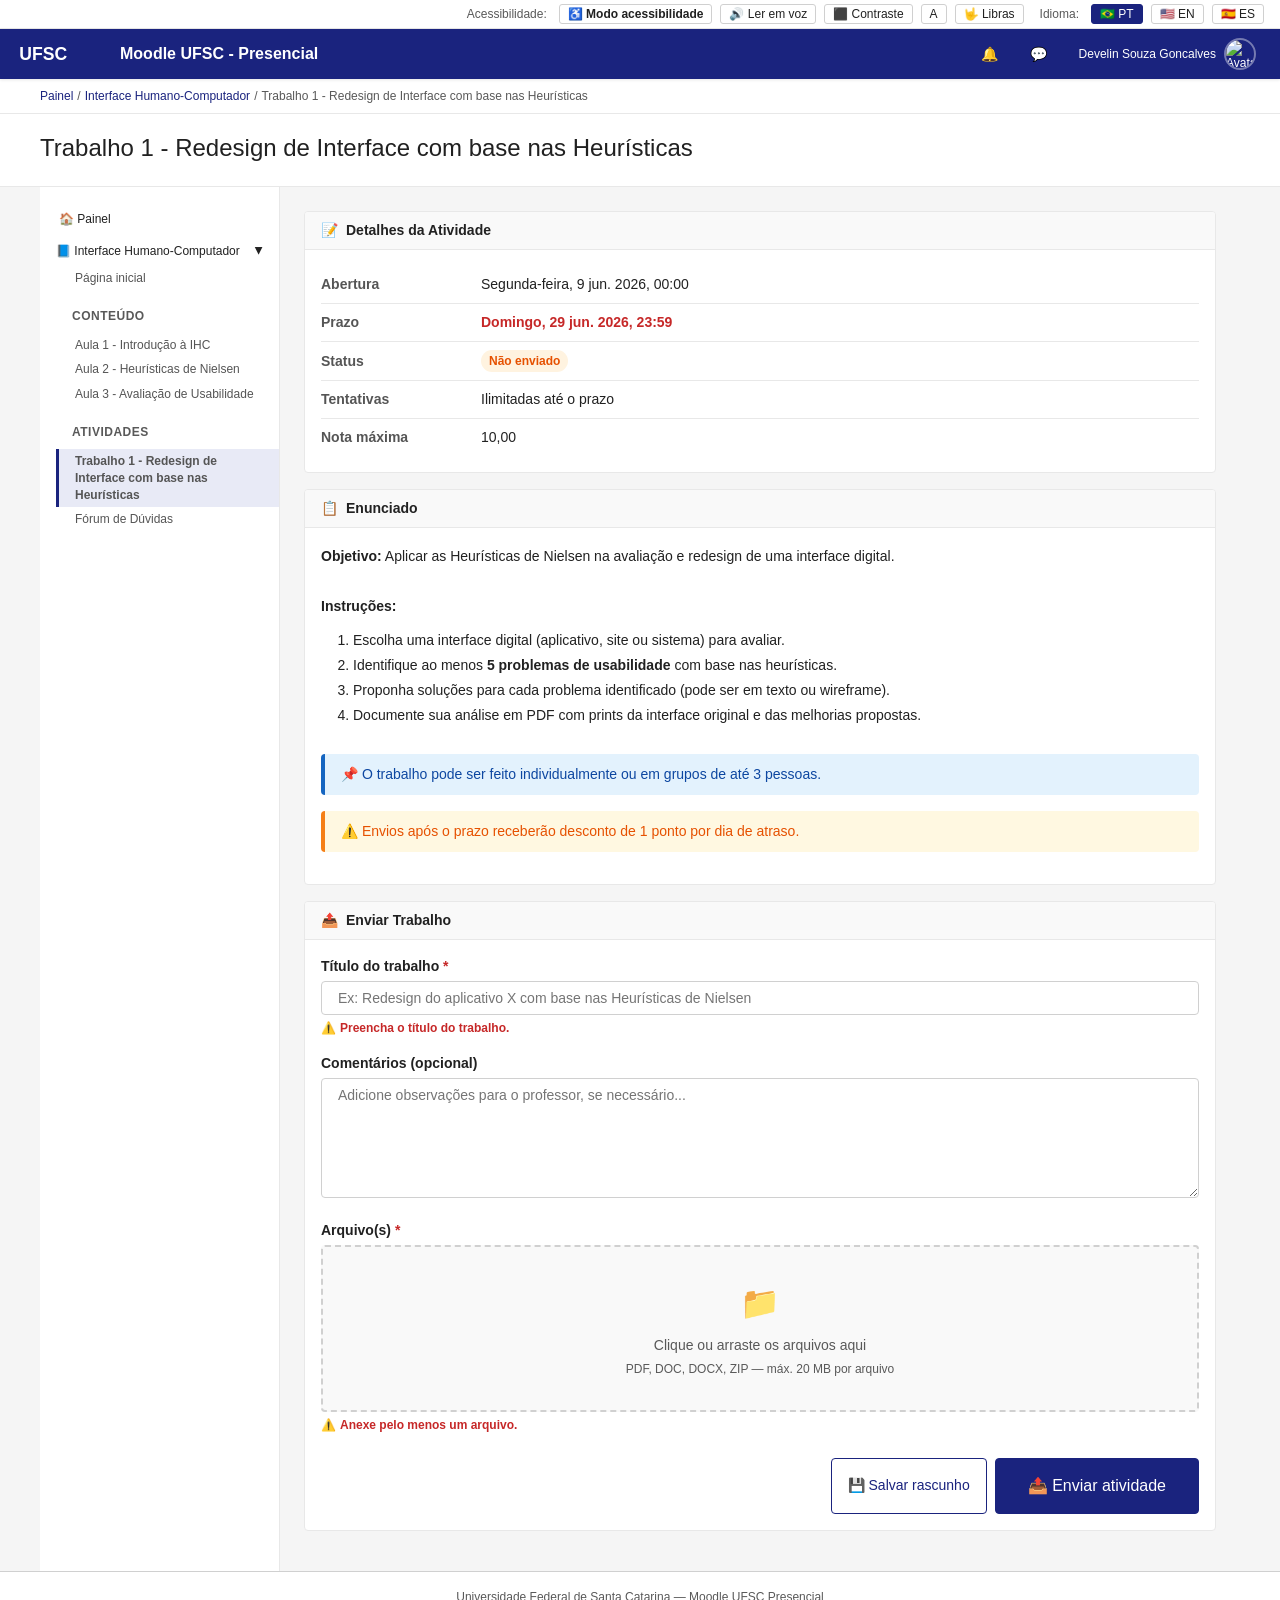
==== atividade.html @ 87f1b854 "Initial Commit" ====
<!DOCTYPE html>
<html lang="pt-BR" data-i18n-title="page.title.activity">
<head>
  <meta charset="UTF-8">
  <meta name="viewport" content="width=device-width, initial-scale=1.0">
  <title>Trabalho 1 - Redesign - Moodle UFSC</title>
  <link rel="stylesheet" href="css/base.css">
  <link rel="stylesheet" href="css/layout.css">
  <link rel="stylesheet" href="css/components.css">
</head>
<body>

  <a class="skip-link" href="#main-content" data-i18n="skip.link">Ir para o conteúdo principal</a>

  <!-- Barra de acessibilidade -->
  <div class="a11y-bar" role="toolbar" data-i18n-aria="a11y.toolbar" aria-label="Opções de acessibilidade">
    <span class="a11y-bar__label" data-i18n="a11y.label">Acessibilidade:</span>
    <button class="a11y-btn" id="btn-contrast" title="Alternar alto contraste">⬛ <span data-i18n="a11y.contrast">Contraste</span></button>
    <button class="a11y-btn" id="btn-font-size" title="Aumentar tamanho da fonte">A</button>
    <button class="a11y-btn" id="btn-libras" title="Ativar intérprete de Libras">🤟 <span data-i18n="a11y.libras">Libras</span></button>
    <span class="a11y-bar__label" style="margin-left:var(--space-sm);" data-i18n="a11y.language">Idioma:</span>
    <button class="a11y-btn lang-option" data-lang="pt-BR" aria-pressed="true"  title="Português (Brasil)">🇧🇷 PT</button>
    <button class="a11y-btn lang-option" data-lang="en-US" aria-pressed="false" title="English (US)">🇺🇸 EN</button>
    <button class="a11y-btn lang-option" data-lang="es"    aria-pressed="false" title="Español">🇪🇸 ES</button>
  </div>

  <!-- Topbar -->
  <header class="topbar" role="banner">
    <a class="topbar__logo-wrap" href="index.html" aria-label="Moodle UFSC">
      <svg class="topbar__logo-img" viewBox="0 0 120 40" fill="none" xmlns="http://www.w3.org/2000/svg" aria-hidden="true">
        <text x="4" y="28" font-family="Arial" font-size="22" font-weight="bold" fill="white">UFSC</text>
      </svg>
      <span class="topbar__site-name" data-i18n="site.name">Moodle UFSC - Presencial</span>
    </a>
    <div class="topbar__spacer"></div>
    <nav class="topbar__actions" data-i18n-aria="nav.user.actions" aria-label="Ações do usuário">
      <button class="topbar__icon-btn" id="btn-notifications" data-i18n-aria="nav.notifications" aria-label="Notificações">🔔</button>
      <button class="topbar__icon-btn" id="btn-messages" data-i18n-aria="nav.messages" aria-label="Mensagens">💬</button>
      <button class="topbar__user" id="btn-profile" data-i18n-aria="nav.profile" aria-label="Perfil">
        <span>Develin Souza Goncalves</span>
        <img class="topbar__avatar" src="https://ui-avatars.com/api/?name=Develin+Souza&background=3949ab&color=fff&size=64" alt="Avatar de Develin">
      </button>
    </nav>
  </header>

  <!-- Breadcrumb -->
  <nav class="breadcrumb-bar" data-i18n-aria="nav.breadcrumb" aria-label="Localização na página">
    <ol class="breadcrumb">
      <li><a href="dashboard.html" data-i18n="nav.panel">Painel</a></li>
      <li class="breadcrumb__sep" aria-hidden="true">/</li>
      <li><a href="curso.html" data-i18n="course.welcome.name">Interface Humano-Computador</a></li>
      <li class="breadcrumb__sep" aria-hidden="true">/</li>
      <li aria-current="page" data-i18n="activity.title">Trabalho 1 - Redesign de Interface</li>
    </ol>
  </nav>

  <!-- Cabeçalho -->
  <div class="page-header" role="region" aria-label="Título da atividade">
    <div class="page-header__inner">
      <h1 class="page-header__title" data-i18n="activity.title">Trabalho 1 - Redesign de Interface com base nas Heurísticas</h1>
    </div>
  </div>

  <div class="page-body">

    <!-- Sidebar -->
    <aside class="sidebar" data-i18n-aria="nav.course.nav" aria-label="Navegação do curso">
      <nav class="sidebar__nav">
        <a href="dashboard.html" class="sidebar__nav-item">🏠 <span data-i18n="nav.panel">Painel</span></a>

        <button class="sidebar__tree-toggle open" data-target="tree-course" aria-expanded="true">
          <span>📘 <span data-i18n="course.welcome.name">Interface Humano-Computador</span></span>
          <span class="arrow" aria-hidden="true">▶</span>
        </button>
        <div class="sidebar__subtree open" id="tree-course">
          <a href="curso.html" class="sidebar__nav-item" data-i18n="course.sidebar.home">Página inicial</a>

          <div class="sidebar__section-title" data-i18n="nav.content">Conteúdo</div>
          <a href="conteudo.html" class="sidebar__nav-item" data-i18n="course.section.lesson1">Aula 1 - Introdução à IHC</a>
          <span class="sidebar__nav-item is-static" data-i18n="course.section.lesson2">Aula 2 - Heurísticas de Nielsen</span>
          <span class="sidebar__nav-item is-static" data-i18n="course.section.lesson3">Aula 3 - Avaliação de Usabilidade</span>

          <div class="sidebar__section-title" data-i18n="nav.activities">Atividades</div>
          <a href="atividade.html" class="sidebar__nav-item sidebar__nav-item--active" data-i18n="course.item.work1">Trabalho 1 - Redesign</a>
          <span class="sidebar__nav-item is-static" data-i18n="nav.forum">Fórum de Dúvidas</span>
        </div>
      </nav>
    </aside>

    <!-- Conteúdo principal -->
    <main id="main-content" class="main-content">

      <!-- Detalhes -->
      <div class="card" role="region" data-i18n-aria="activity.details">
        <div class="card__header">📝 <span data-i18n="activity.details">Detalhes da Atividade</span></div>
        <div class="card__body">
          <table style="width:100%; border-collapse:collapse; font-size:var(--font-size-base);">
            <tbody>
              <tr style="border-bottom:1px solid var(--color-border-light);">
                <th style="text-align:left; padding:var(--space-sm) var(--space-md) var(--space-sm) 0; color:var(--color-text-secondary); font-weight:600; width:160px;" scope="row" data-i18n="activity.open">Abertura</th>
                <td style="padding:var(--space-sm) 0;" data-i18n="activity.open.value">Segunda-feira, 9 jun. 2026, 00:00</td>
              </tr>
              <tr style="border-bottom:1px solid var(--color-border-light);">
                <th style="text-align:left; padding:var(--space-sm) var(--space-md) var(--space-sm) 0; color:var(--color-text-secondary); font-weight:600;" scope="row" data-i18n="activity.deadline">Prazo</th>
                <td style="padding:var(--space-sm) 0;"><strong style="color:var(--color-accent);" data-i18n="activity.deadline.value">Domingo, 29 jun. 2026, 23:59</strong></td>
              </tr>
              <tr style="border-bottom:1px solid var(--color-border-light);">
                <th style="text-align:left; padding:var(--space-sm) var(--space-md) var(--space-sm) 0; color:var(--color-text-secondary); font-weight:600;" scope="row" data-i18n="activity.status">Status</th>
                <td style="padding:var(--space-sm) 0;"><span class="badge badge--pending" data-i18n="activity.status.notsubmitted">Não enviado</span></td>
              </tr>
              <tr style="border-bottom:1px solid var(--color-border-light);">
                <th style="text-align:left; padding:var(--space-sm) var(--space-md) var(--space-sm) 0; color:var(--color-text-secondary); font-weight:600;" scope="row" data-i18n="activity.attempts">Tentativas</th>
                <td style="padding:var(--space-sm) 0;" data-i18n="activity.attempts.value">Ilimitadas até o prazo</td>
              </tr>
              <tr>
                <th style="text-align:left; padding:var(--space-sm) var(--space-md) var(--space-sm) 0; color:var(--color-text-secondary); font-weight:600;" scope="row" data-i18n="activity.maxgrade">Nota máxima</th>
                <td style="padding:var(--space-sm) 0;">10,00</td>
              </tr>
            </tbody>
          </table>
        </div>
      </div>

      <!-- Enunciado -->
      <div class="card" role="region" data-i18n-aria="activity.statement">
        <div class="card__header">📋 <span data-i18n="activity.statement">Enunciado</span></div>
        <div class="card__body" style="line-height:1.8;">
          <p><strong data-i18n="activity.objective">Objetivo:</strong> <span data-i18n="activity.objective.value">Aplicar as Heurísticas de Nielsen na avaliação e redesign de uma interface digital.</span></p>
          <br>
          <p><strong data-i18n="activity.instructions">Instruções:</strong></p>
          <ol style="list-style:decimal; padding-left:var(--space-xl); margin-top:var(--space-sm);">
            <li data-i18n="activity.step1">Escolha uma interface digital (aplicativo, site ou sistema) para avaliar.</li>
            <li data-i18n="activity.step2">Identifique ao menos <strong>5 problemas de usabilidade</strong> com base nas heurísticas.</li>
            <li data-i18n="activity.step3">Proponha soluções para cada problema identificado (pode ser em texto ou wireframe).</li>
            <li data-i18n="activity.step4">Documente sua análise em PDF com prints da interface original e das melhorias propostas.</li>
          </ol>
          <br>
          <div class="alert alert--info" data-i18n="activity.info.group">📌 O trabalho pode ser feito individualmente ou em grupos de até 3 pessoas.</div>
          <div class="alert alert--warning" style="margin-top:var(--space-sm);" data-i18n="activity.warn.late">⚠️ Envios após o prazo receberão desconto de 1 ponto por dia de atraso.</div>
        </div>
      </div>

      <!-- Formulário de envio -->
      <div class="card" id="submission-form" role="region" data-i18n-aria="activity.form.title">
        <div class="card__header">📤 <span data-i18n="activity.form.title">Enviar Trabalho</span></div>
        <div class="card__body">
          <form id="form-atividade" novalidate>

            <div class="form-group">
              <label for="submission-title">
                <span data-i18n="activity.form.label.title">Título do trabalho</span>
                <span aria-label="obrigatório" style="color:var(--color-accent);"> *</span>
              </label>
              <input type="text" id="submission-title" name="title"
                data-i18n-placeholder="activity.form.placeholder.title"
                placeholder="Ex: Redesign do aplicativo X com base nas Heurísticas de Nielsen" required
                aria-describedby="submission-title-error">
              <p class="field-error" id="submission-title-error" role="alert" hidden>
                <span aria-hidden="true">⚠️</span>
                <span class="field-error__text" data-i18n="activity.toast.notitle">Preencha o título do trabalho.</span>
              </p>
            </div>

            <div class="form-group">
              <label for="submission-notes" data-i18n="activity.form.label.notes">Comentários (opcional)</label>
              <textarea id="submission-notes" name="notes"
                data-i18n-placeholder="activity.form.placeholder.notes"
                placeholder="Adicione observações para o professor, se necessário..."></textarea>
            </div>

            <div class="form-group">
              <label>
                <span data-i18n="activity.form.label.files">Arquivo(s)</span>
                <span aria-label="obrigatório" style="color:var(--color-accent);"> *</span>
              </label>
              <div class="file-drop" role="button" tabindex="0" aria-label="Área de upload" aria-describedby="file-error">
                <div class="file-drop__icon" aria-hidden="true">📁</div>
                <p class="file-drop__text" data-i18n="activity.form.drop">Clique ou arraste os arquivos aqui</p>
                <p class="file-drop__hint" data-i18n="activity.form.drop.hint">PDF, DOC, DOCX, ZIP — máx. 20 MB por arquivo</p>
              </div>
              <input type="file" id="file-input" accept=".pdf,.doc,.docx,.zip" multiple style="display:none;">
              <div class="file-list" id="file-list" hidden></div>
              <p class="field-error" id="file-error" role="alert" hidden>
                <span aria-hidden="true">⚠️</span>
                <span class="field-error__text" data-i18n="activity.form.error.files">Anexe pelo menos um arquivo.</span>
              </p>
            </div>

            <div style="display:flex; gap:var(--space-sm); justify-content:flex-end; margin-top:var(--space-lg);">
              <button type="button" class="btn btn--secondary" id="btn-draft" data-i18n="activity.form.draft">💾 Salvar rascunho</button>
              <button type="submit" class="btn btn--primary btn--lg" data-i18n="activity.form.submit">📤 Enviar atividade</button>
            </div>
          </form>
        </div>
      </div>

      <!-- Confirmação de envio -->
      <div id="submission-success" class="card" hidden role="region" aria-live="polite" data-i18n-aria="activity.success.title">
        <div class="card__body" style="text-align:center; padding: var(--space-xxl);">
          <div style="font-size:48px; margin-bottom:var(--space-md);" aria-hidden="true">✅</div>
          <h2 id="submission-success-title" tabindex="-1" style="font-size:var(--font-size-xl); margin-bottom:var(--space-sm);" data-i18n="activity.success.title">Atividade enviada com sucesso!</h2>
          <p style="color:var(--color-text-secondary); margin-bottom:var(--space-lg);">
            <span data-i18n="activity.success.body">Seu trabalho foi recebido em</span> <strong id="submission-date"></strong>.<br>
            <span data-i18n="activity.success.body2">Você receberá a avaliação até o dia 13 de julho de 2026.</span>
          </p>
          <div style="display:flex; gap:var(--space-sm); justify-content:center;">
            <button class="btn btn--secondary" onclick="editSubmission()" data-i18n="activity.success.edit">✏️ Editar envio</button>
            <a href="curso.html" class="btn btn--primary" data-i18n="activity.success.back">← Voltar ao curso</a>
          </div>
        </div>
      </div>

    </main>

  </div>

  <!-- Modal de confirmação -->
  <div class="modal-overlay" id="modal-confirm" role="dialog" aria-modal="true" aria-labelledby="modal-title">
    <div class="modal">
      <h2 class="modal__title" id="modal-title" data-i18n="activity.modal.title">Confirmar envio</h2>
      <div class="modal__body">
        <p data-i18n="activity.modal.body">Tem certeza que deseja enviar o trabalho agora?</p>
        <br>
        <p data-i18n="activity.modal.body2">Após o envio você poderá editar até o prazo de <strong>29/06/2026 às 23:59</strong>.</p>
      </div>
      <div class="modal__actions">
        <button class="btn btn--secondary" id="modal-cancel" data-i18n="activity.modal.cancel">Cancelar</button>
        <button class="btn btn--primary" id="modal-confirm-btn" data-i18n="activity.modal.confirm">Sim, enviar</button>
      </div>
    </div>
  </div>

  <footer class="site-footer" role="contentinfo">
    <p data-i18n="site.footer">Universidade Federal de Santa Catarina &mdash; Moodle UFSC Presencial</p>
  </footer>

  <div id="toast" class="toast" role="status" aria-live="polite"></div>

  <script src="js/i18n.js"></script>
  <script>
    const titleInput = document.getElementById('submission-title');
    const fileList   = document.getElementById('file-list');
    const fileDrop   = document.querySelector('.file-drop');

    function setFieldError(field, errorId, show) {
      const err = document.getElementById(errorId);
      if (err) err.hidden = !show;
      if (show) field.setAttribute('aria-invalid', 'true');
      else field.removeAttribute('aria-invalid');
    }

    function hasFiles() {
      return fileList.querySelectorAll('.file-list-item').length > 0;
    }

    document.getElementById('form-atividade').addEventListener('submit', function(e) {
      e.preventDefault();
      let firstInvalid = null;

      const titleOk = titleInput.value.trim().length > 0;
      setFieldError(titleInput, 'submission-title-error', !titleOk);
      if (!titleOk) firstInvalid = firstInvalid || titleInput;

      const filesOk = hasFiles();
      setFieldError(fileDrop, 'file-error', !filesOk);
      fileDrop.classList.toggle('is-invalid', !filesOk);
      if (!filesOk) firstInvalid = firstInvalid || fileDrop;

      if (firstInvalid) {
        firstInvalid.focus();
        showToast(I18n.t('activity.toast.fixerrors'), 'error');
        return;
      }
      document.getElementById('modal-confirm').classList.add('open');
    });

    // Limpa o erro assim que o usuário corrige o campo
    titleInput.addEventListener('input', function() {
      if (titleInput.value.trim()) setFieldError(titleInput, 'submission-title-error', false);
    });

    new MutationObserver(function() {
      if (hasFiles()) {
        setFieldError(fileDrop, 'file-error', false);
        fileDrop.classList.remove('is-invalid');
      }
    }).observe(fileList, { childList: true });

    document.getElementById('modal-confirm-btn').addEventListener('click', function() {
      document.getElementById('modal-confirm').classList.remove('open');
      const now = new Date();
      document.getElementById('submission-date').textContent = now.toLocaleString(I18n.getCurrent(), { dateStyle: 'long', timeStyle: 'short' });
      document.getElementById('submission-form').hidden = true;
      document.getElementById('submission-success').hidden = false;
      window.scrollTo({ top: 0, behavior: 'smooth' });
      document.getElementById('submission-success-title').focus();
    });

    document.getElementById('modal-cancel').addEventListener('click', function() {
      document.getElementById('modal-confirm').classList.remove('open');
    });

    document.getElementById('btn-draft').addEventListener('click', function() {
      showToast(I18n.t('activity.toast.draft'), 'success');
    });

    function editSubmission() {
      document.getElementById('submission-form').hidden = false;
      document.getElementById('submission-success').hidden = true;
    }

    function showToast(msg, type) {
      const toast = document.getElementById('toast');
      toast.textContent = msg;
      toast.className = 'toast show' + (type ? ' toast--' + type : '');
      clearTimeout(toast._t);
      toast._t = setTimeout(() => toast.className = 'toast', 3000);
    }
  </script>

  <script src="js/accessibility.js"></script>
  <script src="js/nav.js"></script>
</body>
</html>
---- css/base.css ----
/* =============================================
   BASE.CSS — Variáveis, reset e tipografia
   Estruturado para facilitar temas alternativos:
   alto contraste, dark mode, ajuste de fonte.
   ============================================= */

/* --- Tokens de design (tema padrão UFSC) --- */
:root {
  /* Cores institucionais */
  --color-primary:       #1a237e; /* azul escuro UFSC */
  --color-primary-hover: #283593;
  --color-primary-light: #e8eaf6;
  --color-accent:        #c62828; /* vermelho para destaques/alertas */
  --color-accent-light:  #ffebee;

  /* Superfícies */
  --color-bg:            #f5f5f5;
  --color-surface:       #ffffff;
  --color-surface-alt:   #f9f9f9;
  --color-border:        #d0d0d0;
  --color-border-light:  #e8e8e8;

  /* Texto */
  --color-text:          #212121;
  --color-text-secondary:#555555;
  --color-text-muted:    #595959;
  --color-text-on-primary: #ffffff;
  --color-link:          #1a237e;
  --color-link-hover:    #c62828;

  /* Sidebar */
  --color-sidebar-bg:    #ffffff;
  --color-sidebar-text:  #212121;
  --color-sidebar-hover: #e8eaf6;
  --color-sidebar-active:#1a237e;

  /* Navegação */
  --color-nav-bg:        #1a237e;
  --color-nav-text:      #ffffff;

  /* Tipografia */
  --font-family:         -apple-system, BlinkMacSystemFont, 'Segoe UI', Roboto, Arial, sans-serif;
  --font-size-base:      14px;
  --font-size-sm:        12px;
  --font-size-md:        16px;
  --font-size-lg:        20px;
  --font-size-xl:        24px;
  --font-size-xxl:       30px;
  --line-height:         1.5;

  /* Espaçamento */
  --space-xs:  4px;
  --space-sm:  8px;
  --space-md:  16px;
  --space-lg:  24px;
  --space-xl:  32px;
  --space-xxl: 48px;

  /* Bordas e sombras */
  --radius-sm: 3px;
  --radius-md: 4px;
  --radius-lg: 8px;
  --shadow-sm: 0 1px 3px rgba(0,0,0,0.1);
  --shadow-md: 0 2px 8px rgba(0,0,0,0.12);

  /* Transições */
  --transition: 0.15s ease;

  /* Largura máxima do conteúdo */
  --max-width: 1200px;

  /* Largura da sidebar */
  --sidebar-width: 240px;
}

/* --- Tema: Alto Contraste --- */
[data-theme="high-contrast"] {
  --color-primary:        #000000;
  --color-primary-hover:  #222222;
  --color-primary-light:  #ffff00;
  --color-accent:         #ff0000;
  --color-bg:             #ffffff;
  --color-surface:        #ffffff;
  --color-border:         #000000;
  --color-text:           #000000;
  --color-text-secondary: #000000;
  --color-text-muted:     #333333;
  --color-link:           #0000cc;
  --color-link-hover:     #cc0000;
  --color-nav-bg:         #000000;
  --color-nav-text:       #ffff00;
  --color-sidebar-bg:     #ffffff;
  --color-sidebar-hover:  #ffff00;
  --color-sidebar-active: #000000;
}

/* --- Tamanho de fonte: acessibilidade --- */
[data-font-size="large"] {
  --font-size-base: 18px;
  --font-size-sm:   15px;
  --font-size-md:   20px;
  --font-size-lg:   24px;
  --font-size-xl:   28px;
}

[data-font-size="xlarge"] {
  --font-size-base: 22px;
  --font-size-sm:   18px;
  --font-size-md:   24px;
  --font-size-lg:   30px;
  --font-size-xl:   36px;
}

/* --- Modo acessibilidade: alvos maiores e links mais evidentes --- */
[data-a11y-mode="on"] .btn {
  padding: var(--space-md) var(--space-lg);
  font-size: var(--font-size-md);
}
[data-a11y-mode="on"] .a11y-btn,
[data-a11y-mode="on"] .topbar__icon-btn,
[data-a11y-mode="on"] .topbar__user {
  padding: var(--space-sm) var(--space-md);
}
[data-a11y-mode="on"] .sidebar__nav-item,
[data-a11y-mode="on"] .sidebar__tree-toggle,
[data-a11y-mode="on"] .activity-item {
  padding: var(--space-md);
}
[data-a11y-mode="on"] a:not(.btn):not(.topbar__logo-wrap):not(.topbar__user) {
  text-decoration: underline;
}
[data-a11y-mode="on"] :focus-visible {
  outline-width: 4px;
}

/* --- Destaque do trecho lido em voz alta --- */
.a11y-reading {
  outline: 3px solid var(--color-primary) !important;
  outline-offset: 2px;
  background: var(--color-primary-light) !important;
  border-radius: var(--radius-sm);
}

/* --- Botão "Modo acessibilidade" em destaque --- */
.a11y-btn--mode {
  font-weight: 700;
}

/* --- Reset moderno --- */
*, *::before, *::after {
  box-sizing: border-box;
  margin: 0;
  padding: 0;
}

html {
  font-size: var(--font-size-base);
  scroll-behavior: smooth;
}

body {
  font-family: var(--font-family);
  font-size: var(--font-size-base);
  line-height: var(--line-height);
  color: var(--color-text);
  background-color: var(--color-bg);
  min-height: 100vh;
}

a {
  color: var(--color-link);
  text-decoration: none;
}

a:hover {
  color: var(--color-link-hover);
  text-decoration: underline;
}

/* Foco visível para navegação por teclado */
:focus-visible {
  outline: 3px solid var(--color-accent);
  outline-offset: 2px;
}

ul, ol {
  list-style: none;
}

img {
  max-width: 100%;
  display: block;
}

button {
  font-family: var(--font-family);
  cursor: pointer;
}

/* Skip link para acessibilidade */
.skip-link {
  position: absolute;
  top: -100%;
  left: var(--space-md);
  background: var(--color-accent);
  color: #fff;
  padding: var(--space-sm) var(--space-md);
  border-radius: var(--radius-md);
  font-weight: 600;
  z-index: 9999;
  transition: top var(--transition);
}

.skip-link:focus {
  top: var(--space-md);
}
---- css/layout.css ----
/* =============================================
   LAYOUT.CSS — Estrutura de página
   Topbar, sidebar, main content, footer
   ============================================= */

/* --- Topbar --- */
.topbar {
  position: sticky;
  top: 0;
  z-index: 100;
  background-color: var(--color-nav-bg);
  color: var(--color-nav-text);
  height: 50px;
  display: flex;
  align-items: center;
  padding: 0 var(--space-md);
  box-shadow: var(--shadow-sm);
}

.topbar__logo-wrap {
  display: flex;
  align-items: center;
  gap: var(--space-sm);
  text-decoration: none;
  color: var(--color-nav-text);
  flex-shrink: 0;
}

.topbar__logo-wrap:hover {
  text-decoration: none;
  color: var(--color-nav-text);
}

.topbar__logo-img {
  height: 32px;
  width: auto;
}

.topbar__site-name {
  font-size: var(--font-size-md);
  font-weight: 600;
  white-space: nowrap;
}

.topbar__spacer {
  flex: 1;
}

.topbar__actions {
  display: flex;
  align-items: center;
  gap: var(--space-md);
}

.topbar__icon-btn {
  background: none;
  border: none;
  color: var(--color-nav-text);
  display: flex;
  align-items: center;
  gap: var(--space-xs);
  font-size: var(--font-size-base);
  padding: var(--space-xs) var(--space-sm);
  border-radius: var(--radius-md);
  position: relative;
  transition: background var(--transition);
}

.topbar__icon-btn:hover {
  background: rgba(255,255,255,0.15);
}

.topbar__badge {
  position: absolute;
  top: 0;
  right: 0;
  background: var(--color-accent);
  color: #fff;
  font-size: 10px;
  width: 16px;
  height: 16px;
  border-radius: 50%;
  display: flex;
  align-items: center;
  justify-content: center;
  font-weight: 700;
}

.topbar__user {
  display: flex;
  align-items: center;
  gap: var(--space-sm);
  cursor: pointer;
  padding: var(--space-xs) var(--space-sm);
  border-radius: var(--radius-md);
  transition: background var(--transition);
  border: none;
  background: none;
  color: var(--color-nav-text);
  font-size: var(--font-size-sm);
}

.topbar__user:hover {
  background: rgba(255,255,255,0.15);
}

.topbar__avatar {
  width: 32px;
  height: 32px;
  border-radius: 50%;
  object-fit: cover;
  border: 2px solid rgba(255,255,255,0.4);
}

/* --- Breadcrumb --- */
.breadcrumb-bar {
  background: var(--color-surface);
  border-bottom: 1px solid var(--color-border-light);
  padding: var(--space-sm) var(--space-md);
  font-size: var(--font-size-sm);
  color: var(--color-text-muted);
}

.breadcrumb {
  display: flex;
  flex-wrap: wrap;
  gap: var(--space-xs);
  align-items: center;
  max-width: var(--max-width);
  margin: 0 auto;
}

.breadcrumb a {
  color: var(--color-link);
}

.breadcrumb__sep {
  color: var(--color-text-muted);
}

/* --- Layout principal com sidebar --- */
.page-layout {
  display: flex;
  max-width: var(--max-width);
  margin: 0 auto;
  min-height: calc(100vh - 50px);
}

/* Página sem sidebar (index) */
.page-layout--full {
  display: block;
  max-width: var(--max-width);
  margin: 0 auto;
  padding: var(--space-xl) var(--space-md);
}

/* --- Sidebar --- */
.sidebar {
  width: var(--sidebar-width);
  flex-shrink: 0;
  background: var(--color-sidebar-bg);
  border-right: 1px solid var(--color-border-light);
  padding: var(--space-md) 0;
  min-height: calc(100vh - 50px);
}

.sidebar__section-title {
  font-size: var(--font-size-sm);
  font-weight: 700;
  text-transform: uppercase;
  letter-spacing: 0.5px;
  color: var(--color-text-muted);
  padding: var(--space-sm) var(--space-md);
  margin-top: var(--space-sm);
}

.sidebar__nav {
  width: 100%;
}

.sidebar__nav-item {
  display: block;
  padding: var(--space-sm) var(--space-md);
  color: var(--color-sidebar-text);
  font-size: var(--font-size-sm);
  transition: background var(--transition);
  border-left: 3px solid transparent;
  text-decoration: none;
  line-height: 1.4;
}

.sidebar__nav-item:hover {
  background: var(--color-sidebar-hover);
  text-decoration: none;
  color: var(--color-sidebar-text);
}

.sidebar__nav-item--active {
  background: var(--color-primary-light);
  border-left-color: var(--color-primary);
  font-weight: 600;
  color: var(--color-primary);
}

.sidebar__nav-item--active:hover {
  color: var(--color-primary);
}

.sidebar__tree-toggle {
  background: none;
  border: none;
  width: 100%;
  text-align: left;
  padding: var(--space-sm) var(--space-md);
  color: var(--color-sidebar-text);
  font-size: var(--font-size-sm);
  cursor: pointer;
  display: flex;
  align-items: center;
  justify-content: space-between;
  transition: background var(--transition);
  font-family: var(--font-family);
}

.sidebar__tree-toggle:hover {
  background: var(--color-sidebar-hover);
}

.sidebar__tree-toggle .arrow {
  transition: transform var(--transition);
  font-size: 10px;
}

.sidebar__tree-toggle.open .arrow {
  transform: rotate(90deg);
}

.sidebar__subtree {
  display: none;
  padding-left: var(--space-md);
}

.sidebar__subtree.open {
  display: block;
}

.sidebar__subtree .sidebar__nav-item {
  font-size: var(--font-size-sm);
  padding: var(--space-xs) var(--space-md);
  color: var(--color-text-secondary);
}

/* --- Conteúdo principal --- */
.main-content {
  flex: 1;
  padding: var(--space-lg);
  background: var(--color-bg);
  min-width: 0; /* evita overflow */
}

/* --- Cabeçalho de página --- */
.page-header {
  background: var(--color-surface);
  border-bottom: 1px solid var(--color-border-light);
  padding: var(--space-md) var(--space-lg);
}

.page-header__inner {
  max-width: var(--max-width);
  margin: 0 auto;
}

.page-header__title {
  font-size: var(--font-size-xl);
  font-weight: 400;
  color: var(--color-text);
  margin-bottom: var(--space-xs);
}

/* --- Corpo da página (sidebar + conteúdo) --- */
.page-body {
  display: flex;
  max-width: var(--max-width);
  margin: 0 auto;
  min-height: calc(100vh - 90px);
}

.dashboard-main {
  flex: 1;
  display: flex;
  gap: 0;
  min-width: 0;
}

/* --- Botão de menu (visível só no mobile) --- */
.sidebar-toggle {
  display: none;
  align-items: center;
  gap: var(--space-sm);
  width: 100%;
  padding: var(--space-sm) var(--space-md);
  background: var(--color-surface);
  border: none;
  border-bottom: 1px solid var(--color-border-light);
  font-size: var(--font-size-base);
  font-weight: 600;
  color: var(--color-primary);
  font-family: var(--font-family);
}

/* --- Rodapé --- */
.site-footer {
  background: var(--color-surface);
  border-top: 1px solid var(--color-border);
  padding: var(--space-md);
  text-align: center;
  font-size: var(--font-size-sm);
  color: var(--color-text-muted);
  margin-top: auto;
}

/* =============================================
   RESPONSIVIDADE — tablets e celulares
   ============================================= */

/* Tablet: reduz a sidebar para liberar espaço de conteúdo */
@media (max-width: 992px) {
  :root { --sidebar-width: 200px; }
  .dashboard-main .aside-panel { width: 180px; }
}

/* Mobile: empilha o layout e usa sidebar colapsável */
@media (max-width: 768px) {
  .page-body { flex-direction: column; }
  .dashboard-main { flex-direction: column; }

  .sidebar-toggle { display: flex; }

  .sidebar {
    display: none;
    width: 100%;
    min-height: auto;
    border-right: none;
    border-bottom: 1px solid var(--color-border-light);
  }
  .sidebar.is-open { display: block; }

  .dashboard-main .aside-panel { width: 100%; }

  .main-content { padding: var(--space-md); }
  .page-header { padding: var(--space-md); }

  /* Topbar: esconde textos longos, mantém ícones e avatar */
  .topbar__site-name { display: none; }
  .topbar__user span { display: none; }

  /* Barra de acessibilidade: permite quebra de linha */
  .a11y-bar {
    flex-wrap: wrap;
    justify-content: center;
  }

  /* Conteúdo largo (tabelas) rola horizontalmente sem quebrar o layout */
  .card__body { overflow-x: auto; }

  /* Visualizador de slides com menos respiro no mobile */
  #slide-viewer { padding: var(--space-md) !important; }
  #slide-content { padding: var(--space-lg) !important; }
}
---- css/components.css ----
/* =============================================
   COMPONENTS.CSS — Componentes reutilizáveis
   Cards, botões, listas de atividade, etc.
   ============================================= */

/* --- Card genérico --- */
.card {
  background: var(--color-surface);
  border: 1px solid var(--color-border-light);
  border-radius: var(--radius-md);
  margin-bottom: var(--space-md);
  overflow: hidden;
}

.card__header {
  padding: var(--space-sm) var(--space-md);
  background: var(--color-surface-alt);
  border-bottom: 1px solid var(--color-border-light);
  font-weight: 600;
  font-size: var(--font-size-base);
  display: flex;
  align-items: center;
  gap: var(--space-sm);
}

.card__body {
  padding: var(--space-md);
}

/* --- Seção de conteúdo da disciplina --- */
.course-intro {
  background: var(--color-surface);
  border: 1px solid var(--color-border-light);
  border-radius: var(--radius-md);
  padding: var(--space-lg);
  margin-bottom: var(--space-md);
  font-size: var(--font-size-base);
  line-height: 1.7;
}

/* --- Lista de atividades/recursos --- */
.activity-list {
  background: var(--color-surface);
  border: 1px solid var(--color-border-light);
  border-radius: var(--radius-md);
  overflow: hidden;
  margin-bottom: var(--space-md);
}

.activity-list__section-header {
  background: var(--color-primary-light);
  border-bottom: 1px solid var(--color-border-light);
  padding: var(--space-sm) var(--space-md);
  font-weight: 600;
  color: var(--color-primary);
  font-size: var(--font-size-base);
}

.activity-item {
  display: flex;
  align-items: center;
  gap: var(--space-sm);
  padding: var(--space-sm) var(--space-md);
  border-bottom: 1px solid var(--color-border-light);
  transition: background var(--transition);
  text-decoration: none;
  color: var(--color-text);
}

.activity-item:last-child {
  border-bottom: none;
}

.activity-item:hover {
  background: var(--color-surface-alt);
  text-decoration: none;
  color: var(--color-text);
}

.activity-item__icon {
  width: 32px;
  height: 32px;
  border-radius: var(--radius-sm);
  display: flex;
  align-items: center;
  justify-content: center;
  flex-shrink: 0;
  font-size: 16px;
}

.activity-item__icon--forum   { background: #ff8f00; color: #fff; }
.activity-item__icon--assign  { background: #1565c0; color: #fff; }
.activity-item__icon--url     { background: #2e7d32; color: #fff; }
.activity-item__icon--page    { background: #6a1b9a; color: #fff; }
.activity-item__icon--file    { background: #4e342e; color: #fff; }
.activity-item__icon--quiz    { background: #c62828; color: #fff; }

.activity-item__name {
  flex: 1;
  font-size: var(--font-size-base);
  color: var(--color-link);
}

.activity-item__name:hover {
  text-decoration: underline;
}

.activity-item__meta {
  font-size: var(--font-size-sm);
  color: var(--color-text-muted);
}

/* --- Badge de status --- */
.badge {
  display: inline-flex;
  align-items: center;
  padding: 2px 8px;
  border-radius: 12px;
  font-size: var(--font-size-sm);
  font-weight: 600;
  white-space: nowrap;
}

.badge--pending  { background: #fff3e0; color: #e65100; }
.badge--done     { background: #e8f5e9; color: #2e7d32; }
.badge--late     { background: #ffebee; color: #c62828; }
.badge--new      { background: #e3f2fd; color: #1565c0; }

/* --- Botões --- */
.btn {
  display: inline-flex;
  align-items: center;
  gap: var(--space-xs);
  padding: var(--space-sm) var(--space-md);
  border-radius: var(--radius-md);
  font-size: var(--font-size-base);
  font-weight: 500;
  border: 1px solid transparent;
  cursor: pointer;
  text-decoration: none;
  transition: background var(--transition), border-color var(--transition), color var(--transition);
  line-height: 1.4;
}

.btn:hover {
  text-decoration: none;
}

.btn--primary {
  background: var(--color-primary);
  color: var(--color-text-on-primary);
  border-color: var(--color-primary);
}

.btn--primary:hover {
  background: var(--color-primary-hover);
  border-color: var(--color-primary-hover);
  color: var(--color-text-on-primary);
}

.btn--secondary {
  background: var(--color-surface);
  color: var(--color-primary);
  border-color: var(--color-primary);
}

.btn--secondary:hover {
  background: var(--color-primary-light);
}

.btn--danger {
  background: var(--color-accent);
  color: #fff;
  border-color: var(--color-accent);
}

.btn--danger:hover {
  background: #b71c1c;
}

.btn--sm {
  padding: var(--space-xs) var(--space-sm);
  font-size: var(--font-size-sm);
}

.btn--lg {
  padding: var(--space-md) var(--space-xl);
  font-size: var(--font-size-md);
}

/* --- Dashboard: lista de disciplinas por período --- */
.period-section {
  margin-bottom: var(--space-lg);
}

.period-section__title {
  font-size: var(--font-size-md);
  font-weight: 700;
  color: var(--color-primary);
  margin-bottom: var(--space-sm);
  padding-bottom: var(--space-xs);
  border-bottom: 2px solid var(--color-primary-light);
}

.course-list-item {
  display: flex;
  align-items: center;
  gap: var(--space-sm);
  padding: var(--space-sm) var(--space-sm);
  border-radius: var(--radius-sm);
  transition: background var(--transition);
}

.course-list-item:hover {
  background: var(--color-surface-alt);
}

.course-list-item__icon {
  color: var(--color-text-muted);
  font-size: 14px;
  flex-shrink: 0;
}

.course-list-item__link {
  font-size: var(--font-size-base);
  color: var(--color-link);
}

/* --- Formulário de envio de atividade --- */
.form-group {
  margin-bottom: var(--space-md);
}

.form-group label {
  display: block;
  font-weight: 600;
  margin-bottom: var(--space-xs);
  font-size: var(--font-size-base);
  color: var(--color-text);
}

.form-group input[type="text"],
.form-group input[type="email"],
.form-group textarea,
.form-group select {
  width: 100%;
  padding: var(--space-sm) var(--space-md);
  border: 1px solid var(--color-border);
  border-radius: var(--radius-md);
  font-size: var(--font-size-base);
  font-family: var(--font-family);
  color: var(--color-text);
  background: var(--color-surface);
  transition: border-color var(--transition);
}

.form-group input:focus,
.form-group textarea:focus,
.form-group select:focus {
  outline: none;
  border-color: var(--color-primary);
  box-shadow: 0 0 0 3px var(--color-primary-light);
}

.form-group textarea {
  min-height: 120px;
  resize: vertical;
}

.form-hint {
  font-size: var(--font-size-sm);
  color: var(--color-text-muted);
  margin-top: var(--space-xs);
}

/* --- Erros de validação inline --- */
.field-error {
  display: flex;
  align-items: center;
  gap: var(--space-xs);
  margin-top: var(--space-xs);
  font-size: var(--font-size-sm);
  font-weight: 600;
  color: var(--color-accent);
}

.form-group input[aria-invalid="true"],
.form-group textarea[aria-invalid="true"] {
  border-color: var(--color-accent);
}

.form-group input[aria-invalid="true"]:focus,
.form-group textarea[aria-invalid="true"]:focus {
  border-color: var(--color-accent);
  box-shadow: 0 0 0 3px var(--color-accent-light);
}

.file-drop.is-invalid {
  border-color: var(--color-accent);
}

/* --- Upload de arquivo --- */
.file-drop {
  border: 2px dashed var(--color-border);
  border-radius: var(--radius-md);
  padding: var(--space-xl);
  text-align: center;
  color: var(--color-text-muted);
  cursor: pointer;
  transition: border-color var(--transition), background var(--transition);
  background: var(--color-surface-alt);
}

.file-drop:hover,
.file-drop.dragover {
  border-color: var(--color-primary);
  background: var(--color-primary-light);
}

.file-drop__icon {
  font-size: 32px;
  margin-bottom: var(--space-sm);
}

.file-drop__text {
  font-size: var(--font-size-base);
}

.file-drop__hint {
  font-size: var(--font-size-sm);
  margin-top: var(--space-xs);
}

.file-list {
  margin-top: var(--space-sm);
  border: 1px solid var(--color-border-light);
  border-radius: var(--radius-md);
  overflow: hidden;
}

.file-list-item {
  display: flex;
  align-items: center;
  gap: var(--space-sm);
  padding: var(--space-sm) var(--space-md);
  border-bottom: 1px solid var(--color-border-light);
  font-size: var(--font-size-sm);
}

.file-list-item:last-child {
  border-bottom: none;
}

.file-list-item__remove {
  margin-left: auto;
  background: none;
  border: none;
  color: var(--color-accent);
  cursor: pointer;
  font-size: var(--font-size-sm);
}

/* --- Alertas --- */
.alert {
  padding: var(--space-sm) var(--space-md);
  border-radius: var(--radius-md);
  border-left: 4px solid;
  margin-bottom: var(--space-md);
  font-size: var(--font-size-base);
}

.alert--info {
  background: #e3f2fd;
  border-color: #1565c0;
  color: #0d47a1;
}

.alert--warning {
  background: #fff8e1;
  border-color: #f57f17;
  color: #e65100;
}

.alert--success {
  background: #e8f5e9;
  border-color: #2e7d32;
  color: #1b5e20;
}

/* --- Painel lateral direito (dúvidas/links) --- */
.aside-panel {
  width: 220px;
  flex-shrink: 0;
  padding: var(--space-md) var(--space-md);
}

.aside-panel__title {
  font-size: var(--font-size-sm);
  font-weight: 700;
  color: var(--color-accent);
  text-transform: uppercase;
  letter-spacing: 0.5px;
  margin-bottom: var(--space-sm);
}

.aside-panel__list li {
  margin-bottom: var(--space-xs);
}

.aside-panel__list a {
  font-size: var(--font-size-sm);
  color: var(--color-link);
}

/* --- Barra de acessibilidade (hook para futuras features) --- */
.a11y-bar {
  background: var(--color-surface);
  border-bottom: 1px solid var(--color-border-light);
  padding: var(--space-xs) var(--space-md);
  display: flex;
  align-items: center;
  gap: var(--space-sm);
  justify-content: flex-end;
  font-size: var(--font-size-sm);
}

.a11y-bar__label {
  color: var(--color-text-muted);
  margin-right: var(--space-xs);
}

.a11y-btn {
  background: var(--color-surface);
  border: 1px solid var(--color-border);
  border-radius: var(--radius-sm);
  padding: 2px var(--space-sm);
  font-size: var(--font-size-sm);
  cursor: pointer;
  color: var(--color-text);
  transition: background var(--transition);
}

.a11y-btn:hover {
  background: var(--color-primary-light);
  border-color: var(--color-primary);
}

.a11y-btn.active {
  background: var(--color-primary);
  color: var(--color-text-on-primary);
  border-color: var(--color-primary);
}

/* --- Dropdowns da topbar (notificações, mensagens, perfil) --- */
.topbar__menu {
  position: relative;
  display: inline-flex;
  align-items: center;
}

.topbar__dropdown {
  position: absolute;
  top: calc(100% + 6px);
  right: 0;
  min-width: 260px;
  background: var(--color-surface);
  color: var(--color-text);
  border: 1px solid var(--color-border);
  border-radius: var(--radius-md);
  box-shadow: var(--shadow-md);
  z-index: 250;
  display: none;
  overflow: hidden;
}

.topbar__dropdown.open {
  display: block;
}

.topbar__dropdown-header {
  padding: var(--space-sm) var(--space-md);
  background: var(--color-surface-alt);
  border-bottom: 1px solid var(--color-border-light);
  font-size: var(--font-size-sm);
  font-weight: 700;
  color: var(--color-text);
}

.topbar__dropdown-item {
  display: flex;
  flex-direction: column;
  gap: 2px;
  padding: var(--space-sm) var(--space-md);
  border-bottom: 1px solid var(--color-border-light);
  color: var(--color-text);
  text-decoration: none;
  transition: background var(--transition);
}

.topbar__dropdown-item:last-child {
  border-bottom: none;
}

.topbar__dropdown-item:hover {
  background: var(--color-primary-light);
  color: var(--color-text);
  text-decoration: none;
}

.topbar__dropdown-item__title {
  font-size: var(--font-size-sm);
  font-weight: 600;
}

.topbar__dropdown-item__meta {
  font-size: var(--font-size-sm);
  color: var(--color-text-muted);
}

/* --- Itens informativos (não clicáveis) --- */
.is-static {
  cursor: default;
}

.sidebar__nav-item.is-static:hover,
.activity-item.is-static:hover,
.course-list-item.is-static:hover {
  background: transparent;
}

.activity-item.is-static .activity-item__name,
.aside-panel__list .is-static {
  color: var(--color-text);
}

.activity-item.is-static .activity-item__name:hover {
  text-decoration: none;
}

/* --- Modal de confirmação --- */
.modal-overlay {
  display: none;
  position: fixed;
  inset: 0;
  background: rgba(0,0,0,0.45);
  z-index: 200;
  align-items: center;
  justify-content: center;
}

.modal-overlay.open {
  display: flex;
}

.modal {
  background: var(--color-surface);
  border-radius: var(--radius-lg);
  padding: var(--space-xl);
  max-width: 480px;
  width: 90%;
  box-shadow: var(--shadow-md);
}

.modal__title {
  font-size: var(--font-size-lg);
  font-weight: 600;
  margin-bottom: var(--space-md);
  color: var(--color-text);
}

.modal__body {
  color: var(--color-text-secondary);
  margin-bottom: var(--space-lg);
  line-height: 1.6;
}

.modal__actions {
  display: flex;
  gap: var(--space-sm);
  justify-content: flex-end;
}

/* --- Toast de notificação --- */
.toast {
  position: fixed;
  bottom: var(--space-lg);
  right: var(--space-lg);
  background: var(--color-text);
  color: #fff;
  padding: var(--space-sm) var(--space-lg);
  border-radius: var(--radius-md);
  box-shadow: var(--shadow-md);
  font-size: var(--font-size-base);
  z-index: 300;
  opacity: 0;
  transform: translateY(8px);
  transition: opacity 0.2s, transform 0.2s;
  pointer-events: none;
}

.toast.show {
  opacity: 1;
  transform: translateY(0);
}

.toast--success { background: #2e7d32; }
.toast--error   { background: var(--color-accent); }
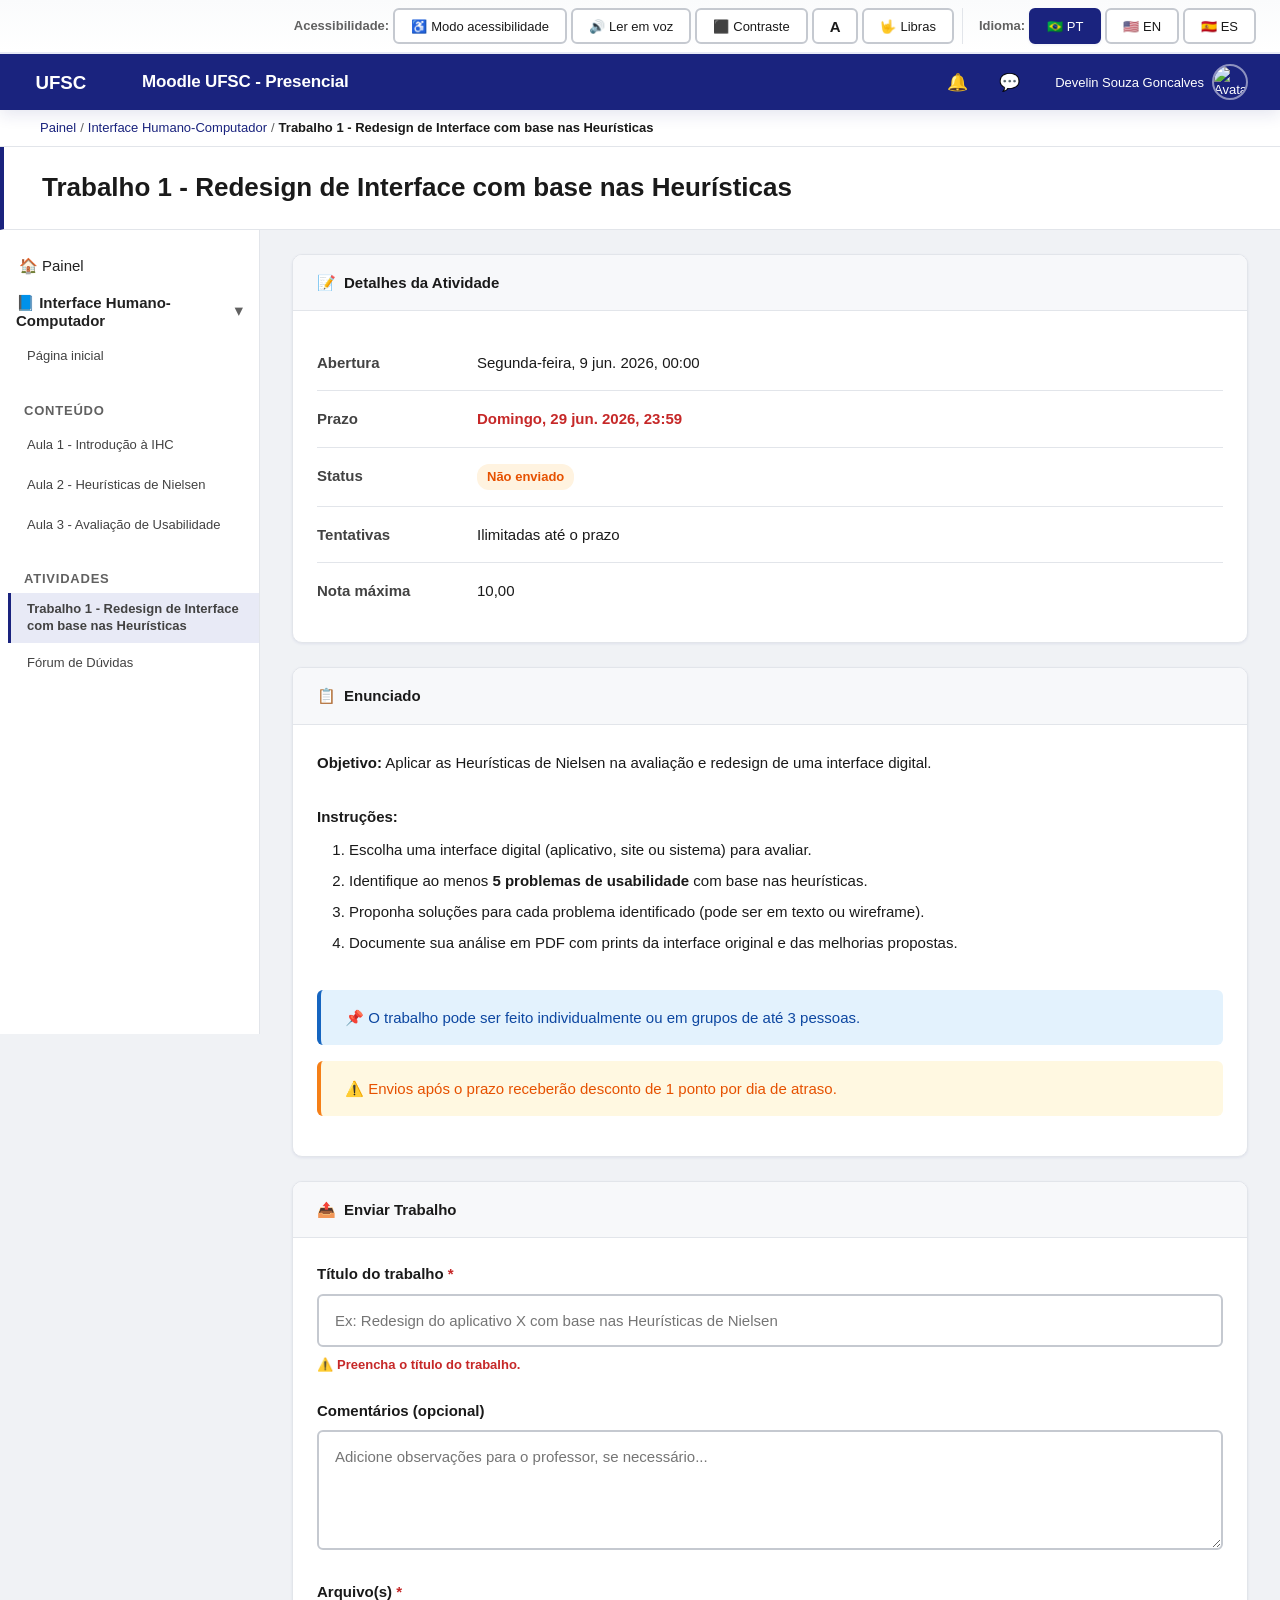
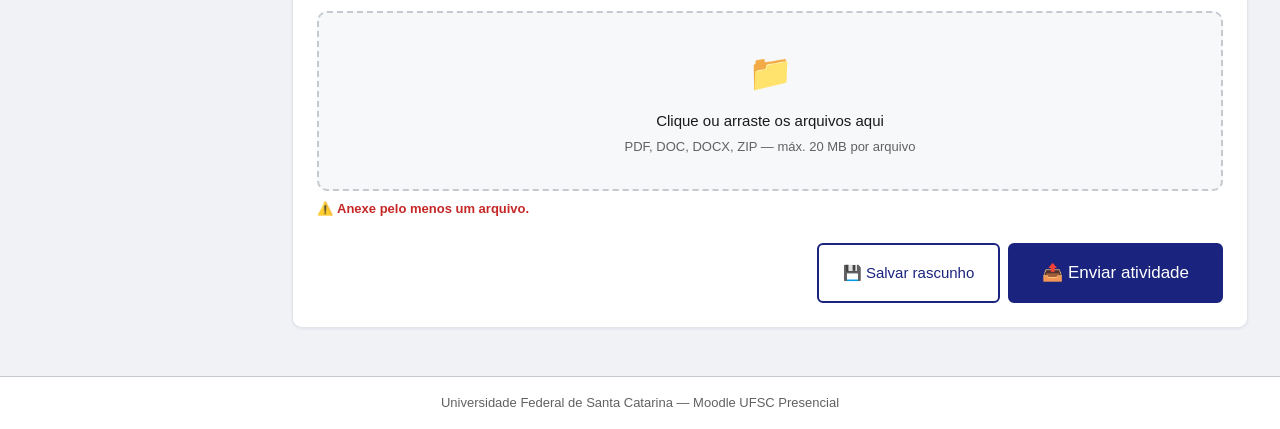
==== commit fcc78d3a: "proposta de interface" ====
--- a/atividade.html
+++ b/atividade.html
@@ -94,27 +94,27 @@
       <div class="card" role="region" data-i18n-aria="activity.details">
         <div class="card__header">📝 <span data-i18n="activity.details">Detalhes da Atividade</span></div>
         <div class="card__body">
-          <table style="width:100%; border-collapse:collapse; font-size:var(--font-size-base);">
+          <table class="data-table">
             <tbody>
-              <tr style="border-bottom:1px solid var(--color-border-light);">
-                <th style="text-align:left; padding:var(--space-sm) var(--space-md) var(--space-sm) 0; color:var(--color-text-secondary); font-weight:600; width:160px;" scope="row" data-i18n="activity.open">Abertura</th>
-                <td style="padding:var(--space-sm) 0;" data-i18n="activity.open.value">Segunda-feira, 9 jun. 2026, 00:00</td>
-              </tr>
-              <tr style="border-bottom:1px solid var(--color-border-light);">
-                <th style="text-align:left; padding:var(--space-sm) var(--space-md) var(--space-sm) 0; color:var(--color-text-secondary); font-weight:600;" scope="row" data-i18n="activity.deadline">Prazo</th>
-                <td style="padding:var(--space-sm) 0;"><strong style="color:var(--color-accent);" data-i18n="activity.deadline.value">Domingo, 29 jun. 2026, 23:59</strong></td>
-              </tr>
-              <tr style="border-bottom:1px solid var(--color-border-light);">
-                <th style="text-align:left; padding:var(--space-sm) var(--space-md) var(--space-sm) 0; color:var(--color-text-secondary); font-weight:600;" scope="row" data-i18n="activity.status">Status</th>
-                <td style="padding:var(--space-sm) 0;"><span class="badge badge--pending" data-i18n="activity.status.notsubmitted">Não enviado</span></td>
-              </tr>
-              <tr style="border-bottom:1px solid var(--color-border-light);">
-                <th style="text-align:left; padding:var(--space-sm) var(--space-md) var(--space-sm) 0; color:var(--color-text-secondary); font-weight:600;" scope="row" data-i18n="activity.attempts">Tentativas</th>
-                <td style="padding:var(--space-sm) 0;" data-i18n="activity.attempts.value">Ilimitadas até o prazo</td>
-              </tr>
-              <tr>
-                <th style="text-align:left; padding:var(--space-sm) var(--space-md) var(--space-sm) 0; color:var(--color-text-secondary); font-weight:600;" scope="row" data-i18n="activity.maxgrade">Nota máxima</th>
-                <td style="padding:var(--space-sm) 0;">10,00</td>
+              <tr>
+                <th scope="row" data-i18n="activity.open">Abertura</th>
+                <td data-i18n="activity.open.value">Segunda-feira, 9 jun. 2026, 00:00</td>
+              </tr>
+              <tr>
+                <th scope="row" data-i18n="activity.deadline">Prazo</th>
+                <td><strong style="color:var(--color-accent);" data-i18n="activity.deadline.value">Domingo, 29 jun. 2026, 23:59</strong></td>
+              </tr>
+              <tr>
+                <th scope="row" data-i18n="activity.status">Status</th>
+                <td><span class="badge badge--pending" data-i18n="activity.status.notsubmitted">Não enviado</span></td>
+              </tr>
+              <tr>
+                <th scope="row" data-i18n="activity.attempts">Tentativas</th>
+                <td data-i18n="activity.attempts.value">Ilimitadas até o prazo</td>
+              </tr>
+              <tr>
+                <th scope="row" data-i18n="activity.maxgrade">Nota máxima</th>
+                <td>10,00</td>
               </tr>
             </tbody>
           </table>
@@ -128,7 +128,7 @@
           <p><strong data-i18n="activity.objective">Objetivo:</strong> <span data-i18n="activity.objective.value">Aplicar as Heurísticas de Nielsen na avaliação e redesign de uma interface digital.</span></p>
           <br>
           <p><strong data-i18n="activity.instructions">Instruções:</strong></p>
-          <ol style="list-style:decimal; padding-left:var(--space-xl); margin-top:var(--space-sm);">
+          <ol class="numbered-list">
             <li data-i18n="activity.step1">Escolha uma interface digital (aplicativo, site ou sistema) para avaliar.</li>
             <li data-i18n="activity.step2">Identifique ao menos <strong>5 problemas de usabilidade</strong> com base nas heurísticas.</li>
             <li data-i18n="activity.step3">Proponha soluções para cada problema identificado (pode ser em texto ou wireframe).</li>
@@ -186,7 +186,7 @@
               </p>
             </div>
 
-            <div style="display:flex; gap:var(--space-sm); justify-content:flex-end; margin-top:var(--space-lg);">
+            <div class="form-actions">
               <button type="button" class="btn btn--secondary" id="btn-draft" data-i18n="activity.form.draft">💾 Salvar rascunho</button>
               <button type="submit" class="btn btn--primary btn--lg" data-i18n="activity.form.submit">📤 Enviar atividade</button>
             </div>
@@ -196,14 +196,14 @@
 
       <!-- Confirmação de envio -->
       <div id="submission-success" class="card" hidden role="region" aria-live="polite" data-i18n-aria="activity.success.title">
-        <div class="card__body" style="text-align:center; padding: var(--space-xxl);">
-          <div style="font-size:48px; margin-bottom:var(--space-md);" aria-hidden="true">✅</div>
-          <h2 id="submission-success-title" tabindex="-1" style="font-size:var(--font-size-xl); margin-bottom:var(--space-sm);" data-i18n="activity.success.title">Atividade enviada com sucesso!</h2>
-          <p style="color:var(--color-text-secondary); margin-bottom:var(--space-lg);">
+        <div class="card__body submission-success">
+          <div class="submission-success__icon" aria-hidden="true">✅</div>
+          <h2 id="submission-success-title" class="submission-success__title" tabindex="-1" data-i18n="activity.success.title">Atividade enviada com sucesso!</h2>
+          <p class="submission-success__body">
             <span data-i18n="activity.success.body">Seu trabalho foi recebido em</span> <strong id="submission-date"></strong>.<br>
             <span data-i18n="activity.success.body2">Você receberá a avaliação até o dia 13 de julho de 2026.</span>
           </p>
-          <div style="display:flex; gap:var(--space-sm); justify-content:center;">
+          <div class="submission-success__actions">
             <button class="btn btn--secondary" onclick="editSubmission()" data-i18n="activity.success.edit">✏️ Editar envio</button>
             <a href="curso.html" class="btn btn--primary" data-i18n="activity.success.back">← Voltar ao curso</a>
           </div>
--- a/css/base.css
+++ b/css/base.css
@@ -4,26 +4,26 @@
    alto contraste, dark mode, ajuste de fonte.
    ============================================= */
 
-/* --- Tokens de design (tema padrão UFSC) --- */
+/* --- Tokens de design (tema padrão UFSC / Moodle) --- */
 :root {
   /* Cores institucionais */
-  --color-primary:       #1a237e; /* azul escuro UFSC */
+  --color-primary:       #1a237e;
   --color-primary-hover: #283593;
   --color-primary-light: #e8eaf6;
-  --color-accent:        #c62828; /* vermelho para destaques/alertas */
+  --color-accent:        #c62828;
   --color-accent-light:  #ffebee;
 
   /* Superfícies */
-  --color-bg:            #f5f5f5;
+  --color-bg:            #f0f2f5;
   --color-surface:       #ffffff;
-  --color-surface-alt:   #f9f9f9;
-  --color-border:        #d0d0d0;
-  --color-border-light:  #e8e8e8;
-
-  /* Texto */
-  --color-text:          #212121;
-  --color-text-secondary:#555555;
-  --color-text-muted:    #595959;
+  --color-surface-alt:   #f7f8fa;
+  --color-border:        #c5c9d0;
+  --color-border-light:  #e2e5ea;
+
+  /* Texto — contraste ≥ 4.5:1 sobre branco */
+  --color-text:          #1a1a1a;
+  --color-text-secondary:#424242;
+  --color-text-muted:    #616161;
   --color-text-on-primary: #ffffff;
   --color-link:          #1a237e;
   --color-link-hover:    #c62828;
@@ -31,24 +31,25 @@
   /* Sidebar */
   --color-sidebar-bg:    #ffffff;
   --color-sidebar-text:  #212121;
-  --color-sidebar-hover: #e8eaf6;
+  --color-sidebar-hover: #eef0fb;
   --color-sidebar-active:#1a237e;
 
   /* Navegação */
   --color-nav-bg:        #1a237e;
   --color-nav-text:      #ffffff;
 
-  /* Tipografia */
+  /* Tipografia — escala modular (1.25) */
   --font-family:         -apple-system, BlinkMacSystemFont, 'Segoe UI', Roboto, Arial, sans-serif;
-  --font-size-base:      14px;
-  --font-size-sm:        12px;
-  --font-size-md:        16px;
-  --font-size-lg:        20px;
-  --font-size-xl:        24px;
-  --font-size-xxl:       30px;
-  --line-height:         1.5;
-
-  /* Espaçamento */
+  --font-size-base:      15px;
+  --font-size-sm:        13px;
+  --font-size-md:        17px;
+  --font-size-lg:        21px;
+  --font-size-xl:        26px;
+  --font-size-xxl:       32px;
+  --line-height:         1.55;
+  --line-height-tight:   1.3;
+
+  /* Espaçamento — escala 8px */
   --space-xs:  4px;
   --space-sm:  8px;
   --space-md:  16px;
@@ -57,20 +58,25 @@
   --space-xxl: 48px;
 
   /* Bordas e sombras */
-  --radius-sm: 3px;
-  --radius-md: 4px;
-  --radius-lg: 8px;
-  --shadow-sm: 0 1px 3px rgba(0,0,0,0.1);
-  --shadow-md: 0 2px 8px rgba(0,0,0,0.12);
+  --radius-sm: 4px;
+  --radius-md: 6px;
+  --radius-lg: 10px;
+  --shadow-sm: 0 1px 3px rgba(26, 35, 126, 0.08);
+  --shadow-md: 0 4px 16px rgba(26, 35, 126, 0.12);
 
   /* Transições */
-  --transition: 0.15s ease;
-
-  /* Largura máxima do conteúdo */
+  --transition: 0.18s ease;
+
+  /* Ergonomia — alvos de toque (WCAG 2.5.5 / ISO 9241) */
+  --touch-target-min: 44px;
+  --focus-ring: 3px solid var(--color-accent);
+  --focus-offset: 2px;
+
+  /* Larguras */
   --max-width: 1200px;
-
-  /* Largura da sidebar */
-  --sidebar-width: 240px;
+  --sidebar-width: 260px;
+  --topbar-height: 56px;
+  --a11y-bar-height: auto;
 }
 
 /* --- Tema: Alto Contraste --- */
@@ -84,7 +90,7 @@
   --color-border:         #000000;
   --color-text:           #000000;
   --color-text-secondary: #000000;
-  --color-text-muted:     #333333;
+  --color-text-muted:     #222222;
   --color-link:           #0000cc;
   --color-link-hover:     #cc0000;
   --color-nav-bg:         #000000;
@@ -92,42 +98,48 @@
   --color-sidebar-bg:     #ffffff;
   --color-sidebar-hover:  #ffff00;
   --color-sidebar-active: #000000;
+  --shadow-sm: none;
+  --shadow-md: 0 0 0 3px #000;
 }
 
 /* --- Tamanho de fonte: acessibilidade --- */
 [data-font-size="large"] {
   --font-size-base: 18px;
   --font-size-sm:   15px;
-  --font-size-md:   20px;
-  --font-size-lg:   24px;
-  --font-size-xl:   28px;
+  --font-size-md:   21px;
+  --font-size-lg:   26px;
+  --font-size-xl:   32px;
 }
 
 [data-font-size="xlarge"] {
   --font-size-base: 22px;
   --font-size-sm:   18px;
-  --font-size-md:   24px;
-  --font-size-lg:   30px;
-  --font-size-xl:   36px;
+  --font-size-md:   26px;
+  --font-size-lg:   32px;
+  --font-size-xl:   40px;
 }
 
 /* --- Modo acessibilidade: alvos maiores e links mais evidentes --- */
 [data-a11y-mode="on"] .btn {
   padding: var(--space-md) var(--space-lg);
   font-size: var(--font-size-md);
+  min-height: var(--touch-target-min);
 }
 [data-a11y-mode="on"] .a11y-btn,
 [data-a11y-mode="on"] .topbar__icon-btn,
 [data-a11y-mode="on"] .topbar__user {
+  min-height: var(--touch-target-min);
   padding: var(--space-sm) var(--space-md);
 }
 [data-a11y-mode="on"] .sidebar__nav-item,
 [data-a11y-mode="on"] .sidebar__tree-toggle,
 [data-a11y-mode="on"] .activity-item {
   padding: var(--space-md);
+  min-height: var(--touch-target-min);
 }
 [data-a11y-mode="on"] a:not(.btn):not(.topbar__logo-wrap):not(.topbar__user) {
   text-decoration: underline;
+  text-underline-offset: 3px;
 }
 [data-a11y-mode="on"] :focus-visible {
   outline-width: 4px;
@@ -144,6 +156,7 @@
 /* --- Botão "Modo acessibilidade" em destaque --- */
 .a11y-btn--mode {
   font-weight: 700;
+  border-color: var(--color-primary);
 }
 
 /* --- Reset moderno --- */
@@ -156,6 +169,15 @@
 html {
   font-size: var(--font-size-base);
   scroll-behavior: smooth;
+}
+
+@media (prefers-reduced-motion: reduce) {
+  html { scroll-behavior: auto; }
+  *, *::before, *::after {
+    animation-duration: 0.01ms !important;
+    animation-iteration-count: 1 !important;
+    transition-duration: 0.01ms !important;
+  }
 }
 
 body {
@@ -165,6 +187,8 @@
   color: var(--color-text);
   background-color: var(--color-bg);
   min-height: 100vh;
+  display: flex;
+  flex-direction: column;
 }
 
 a {
@@ -175,12 +199,17 @@
 a:hover {
   color: var(--color-link-hover);
   text-decoration: underline;
-}
-
-/* Foco visível para navegação por teclado */
+  text-underline-offset: 2px;
+}
+
+/* Foco visível — WCAG 2.4.7 */
 :focus-visible {
-  outline: 3px solid var(--color-accent);
-  outline-offset: 2px;
+  outline: var(--focus-ring);
+  outline-offset: var(--focus-offset);
+}
+
+:focus:not(:focus-visible) {
+  outline: none;
 }
 
 ul, ol {
@@ -195,9 +224,10 @@
 button {
   font-family: var(--font-family);
   cursor: pointer;
-}
-
-/* Skip link para acessibilidade */
+  min-height: var(--touch-target-min);
+}
+
+/* Skip link — WCAG 2.4.1 */
 .skip-link {
   position: absolute;
   top: -100%;
@@ -209,8 +239,30 @@
   font-weight: 600;
   z-index: 9999;
   transition: top var(--transition);
+  min-height: var(--touch-target-min);
+  display: inline-flex;
+  align-items: center;
 }
 
 .skip-link:focus {
   top: var(--space-md);
 }
+
+/* Utilitários de texto */
+.text-lead {
+  font-size: var(--font-size-md);
+  line-height: var(--line-height);
+  color: var(--color-text-secondary);
+}
+
+.sr-only {
+  position: absolute;
+  width: 1px;
+  height: 1px;
+  padding: 0;
+  margin: -1px;
+  overflow: hidden;
+  clip: rect(0, 0, 0, 0);
+  white-space: nowrap;
+  border: 0;
+}
--- a/css/layout.css
+++ b/css/layout.css
@@ -3,18 +3,18 @@
    Topbar, sidebar, main content, footer
    ============================================= */
 
-/* --- Topbar --- */
+/* --- Topbar (barra de navegação principal — Moodle-like) --- */
 .topbar {
   position: sticky;
   top: 0;
   z-index: 100;
   background-color: var(--color-nav-bg);
   color: var(--color-nav-text);
-  height: 50px;
-  display: flex;
-  align-items: center;
-  padding: 0 var(--space-md);
-  box-shadow: var(--shadow-sm);
+  height: var(--topbar-height);
+  display: flex;
+  align-items: center;
+  padding: 0 var(--space-lg);
+  box-shadow: var(--shadow-md);
 }
 
 .topbar__logo-wrap {
@@ -24,15 +24,19 @@
   text-decoration: none;
   color: var(--color-nav-text);
   flex-shrink: 0;
+  padding: var(--space-xs) var(--space-sm);
+  border-radius: var(--radius-md);
+  min-height: var(--touch-target-min);
 }
 
 .topbar__logo-wrap:hover {
   text-decoration: none;
   color: var(--color-nav-text);
+  background: rgba(255, 255, 255, 0.1);
 }
 
 .topbar__logo-img {
-  height: 32px;
+  height: 34px;
   width: auto;
 }
 
@@ -40,6 +44,7 @@
   font-size: var(--font-size-md);
   font-weight: 600;
   white-space: nowrap;
+  letter-spacing: -0.01em;
 }
 
 .topbar__spacer {
@@ -49,7 +54,7 @@
 .topbar__actions {
   display: flex;
   align-items: center;
-  gap: var(--space-md);
+  gap: var(--space-sm);
 }
 
 .topbar__icon-btn {
@@ -58,32 +63,42 @@
   color: var(--color-nav-text);
   display: flex;
   align-items: center;
+  justify-content: center;
   gap: var(--space-xs);
-  font-size: var(--font-size-base);
-  padding: var(--space-xs) var(--space-sm);
+  font-size: var(--font-size-md);
+  padding: var(--space-sm);
   border-radius: var(--radius-md);
   position: relative;
   transition: background var(--transition);
+  min-width: var(--touch-target-min);
+  min-height: var(--touch-target-min);
 }
 
 .topbar__icon-btn:hover {
-  background: rgba(255,255,255,0.15);
+  background: rgba(255, 255, 255, 0.15);
+}
+
+.topbar__icon-btn[aria-expanded="true"] {
+  background: rgba(255, 255, 255, 0.2);
+  outline: 2px solid rgba(255, 255, 255, 0.5);
+  outline-offset: -2px;
 }
 
 .topbar__badge {
   position: absolute;
-  top: 0;
-  right: 0;
+  top: 4px;
+  right: 4px;
   background: var(--color-accent);
   color: #fff;
   font-size: 10px;
-  width: 16px;
-  height: 16px;
+  min-width: 18px;
+  height: 18px;
   border-radius: 50%;
   display: flex;
   align-items: center;
   justify-content: center;
   font-weight: 700;
+  border: 2px solid var(--color-nav-bg);
 }
 
 .topbar__user {
@@ -91,32 +106,56 @@
   align-items: center;
   gap: var(--space-sm);
   cursor: pointer;
-  padding: var(--space-xs) var(--space-sm);
-  border-radius: var(--radius-md);
+  padding: var(--space-xs) var(--space-sm) var(--space-xs) var(--space-md);
+  border-radius: var(--radius-lg);
   transition: background var(--transition);
   border: none;
   background: none;
   color: var(--color-nav-text);
   font-size: var(--font-size-sm);
+  min-height: var(--touch-target-min);
 }
 
 .topbar__user:hover {
-  background: rgba(255,255,255,0.15);
+  background: rgba(255, 255, 255, 0.15);
+}
+
+.topbar__user[aria-expanded="true"] {
+  background: rgba(255, 255, 255, 0.2);
 }
 
 .topbar__avatar {
-  width: 32px;
-  height: 32px;
+  width: 36px;
+  height: 36px;
   border-radius: 50%;
   object-fit: cover;
-  border: 2px solid rgba(255,255,255,0.4);
-}
-
-/* --- Breadcrumb --- */
+  border: 2px solid rgba(255, 255, 255, 0.5);
+}
+
+.topbar__nav-link {
+  color: var(--color-nav-text);
+  font-size: var(--font-size-sm);
+  font-weight: 600;
+  padding: var(--space-sm) var(--space-md);
+  border-radius: var(--radius-md);
+  text-decoration: none;
+  min-height: var(--touch-target-min);
+  display: inline-flex;
+  align-items: center;
+  white-space: nowrap;
+}
+
+.topbar__nav-link:hover {
+  background: rgba(255, 255, 255, 0.15);
+  color: var(--color-nav-text);
+  text-decoration: none;
+}
+
+/* --- Breadcrumb (visibilidade do status — Nielsen #1) --- */
 .breadcrumb-bar {
   background: var(--color-surface);
   border-bottom: 1px solid var(--color-border-light);
-  padding: var(--space-sm) var(--space-md);
+  padding: var(--space-sm) var(--space-lg);
   font-size: var(--font-size-sm);
   color: var(--color-text-muted);
 }
@@ -130,12 +169,29 @@
   margin: 0 auto;
 }
 
+.breadcrumb--full {
+  max-width: none;
+  padding: 0 var(--space-lg);
+}
+
 .breadcrumb a {
   color: var(--color-link);
+  padding: var(--space-xs) 0;
+  border-radius: var(--radius-sm);
+}
+
+.breadcrumb a:hover {
+  color: var(--color-link-hover);
+}
+
+.breadcrumb li[aria-current="page"] {
+  color: var(--color-text);
+  font-weight: 600;
 }
 
 .breadcrumb__sep {
   color: var(--color-text-muted);
+  user-select: none;
 }
 
 /* --- Layout principal com sidebar --- */
@@ -143,34 +199,65 @@
   display: flex;
   max-width: var(--max-width);
   margin: 0 auto;
-  min-height: calc(100vh - 50px);
-}
-
-/* Página sem sidebar (index) */
+  min-height: calc(100vh - var(--topbar-height));
+}
+
 .page-layout--full {
-  display: block;
+  display: grid;
+  grid-template-columns: 1fr 340px;
+  gap: var(--space-xl);
   max-width: var(--max-width);
   margin: 0 auto;
-  padding: var(--space-xl) var(--space-md);
-}
-
-/* --- Sidebar --- */
+  padding: var(--space-xl) var(--space-lg);
+  flex: 1;
+  width: 100%;
+  align-items: start;
+}
+
+.page-layout--full.index-page {
+  max-width: var(--max-width);
+}
+
+/* --- Corpo da página (sidebar + conteúdo) --- */
+.page-body {
+  display: flex;
+  flex: 1;
+  width: 100%;
+  margin: 0;
+  max-width: none;
+  background: var(--color-bg);
+}
+
+.page-body--full {
+  min-height: calc(100vh - var(--topbar-height) - 40px);
+}
+
+.page-body:not(.page-body--full) .sidebar {
+  border-right: 1px solid var(--color-border-light);
+}
+
+/* --- Sidebar (navegação persistente — Nielsen #4) --- */
 .sidebar {
   width: var(--sidebar-width);
   flex-shrink: 0;
   background: var(--color-sidebar-bg);
-  border-right: 1px solid var(--color-border-light);
+  border-right: none;
   padding: var(--space-md) 0;
-  min-height: calc(100vh - 50px);
+  min-height: calc(100vh - var(--topbar-height) - 40px);
+  position: sticky;
+  top: calc(var(--topbar-height) + 36px);
+  align-self: flex-start;
+  max-height: calc(100vh - var(--topbar-height) - 36px);
+  overflow-y: auto;
 }
 
 .sidebar__section-title {
   font-size: var(--font-size-sm);
   font-weight: 700;
   text-transform: uppercase;
-  letter-spacing: 0.5px;
+  letter-spacing: 0.06em;
   color: var(--color-text-muted);
-  padding: var(--space-sm) var(--space-md);
+  padding: var(--space-md) var(--space-md) var(--space-xs);
   margin-top: var(--space-sm);
 }
 
@@ -179,14 +266,17 @@
 }
 
 .sidebar__nav-item {
-  display: block;
+  display: flex;
+  align-items: center;
+  gap: var(--space-xs);
   padding: var(--space-sm) var(--space-md);
   color: var(--color-sidebar-text);
-  font-size: var(--font-size-sm);
-  transition: background var(--transition);
+  font-size: var(--font-size-base);
+  transition: background var(--transition), border-color var(--transition);
   border-left: 3px solid transparent;
   text-decoration: none;
-  line-height: 1.4;
+  line-height: var(--line-height-tight);
+  min-height: 40px;
 }
 
 .sidebar__nav-item:hover {
@@ -213,13 +303,15 @@
   text-align: left;
   padding: var(--space-sm) var(--space-md);
   color: var(--color-sidebar-text);
-  font-size: var(--font-size-sm);
+  font-size: var(--font-size-base);
   cursor: pointer;
   display: flex;
   align-items: center;
   justify-content: space-between;
   transition: background var(--transition);
   font-family: var(--font-family);
+  min-height: 40px;
+  font-weight: 600;
 }
 
 .sidebar__tree-toggle:hover {
@@ -229,6 +321,8 @@
 .sidebar__tree-toggle .arrow {
   transition: transform var(--transition);
   font-size: 10px;
+  color: var(--color-text-muted);
+  flex-shrink: 0;
 }
 
 .sidebar__tree-toggle.open .arrow {
@@ -237,7 +331,7 @@
 
 .sidebar__subtree {
   display: none;
-  padding-left: var(--space-md);
+  padding-left: var(--space-sm);
 }
 
 .sidebar__subtree.open {
@@ -246,23 +340,53 @@
 
 .sidebar__subtree .sidebar__nav-item {
   font-size: var(--font-size-sm);
-  padding: var(--space-xs) var(--space-md);
+  padding: var(--space-sm) var(--space-md);
   color: var(--color-text-secondary);
 }
 
 /* --- Conteúdo principal --- */
 .main-content {
   flex: 1;
-  padding: var(--space-lg);
+  padding: var(--space-lg) var(--space-xl);
   background: var(--color-bg);
-  min-width: 0; /* evita overflow */
+  min-width: 0;
+}
+
+.main-content--course {
+  padding: var(--space-lg) var(--space-xl) var(--space-xxl);
+  background: var(--color-surface);
+}
+
+/* --- Área principal do curso (ao lado da sidebar) --- */
+.course-main {
+  flex: 1;
+  min-width: 0;
+  display: flex;
+  flex-direction: column;
+  background: var(--color-surface);
+  border-left: 1px solid var(--color-border-light);
+}
+
+.course-header {
+  padding: var(--space-lg) var(--space-xl);
+  border-bottom: 1px solid var(--color-border-light);
+  background: var(--color-surface);
+  border-left: 4px solid var(--color-primary);
+}
+
+.course-header__title {
+  font-size: var(--font-size-xl);
+  font-weight: 600;
+  color: var(--color-text);
+  line-height: var(--line-height-tight);
 }
 
 /* --- Cabeçalho de página --- */
 .page-header {
   background: var(--color-surface);
   border-bottom: 1px solid var(--color-border-light);
-  padding: var(--space-md) var(--space-lg);
+  padding: var(--space-lg) var(--space-xl);
+  border-left: 4px solid var(--color-primary);
 }
 
 .page-header__inner {
@@ -272,24 +396,39 @@
 
 .page-header__title {
   font-size: var(--font-size-xl);
-  font-weight: 400;
+  font-weight: 600;
   color: var(--color-text);
-  margin-bottom: var(--space-xs);
-}
-
-/* --- Corpo da página (sidebar + conteúdo) --- */
-.page-body {
-  display: flex;
-  max-width: var(--max-width);
-  margin: 0 auto;
-  min-height: calc(100vh - 90px);
-}
-
+  line-height: var(--line-height-tight);
+}
+
+/* --- Corpo da página (sidebar + conteúdo) — legado removido, ver acima --- */
 .dashboard-main {
   flex: 1;
   display: flex;
   gap: 0;
   min-width: 0;
+  background: var(--color-surface);
+  border-left: 1px solid var(--color-border-light);
+}
+
+.dashboard-content {
+  flex: 1;
+  padding: var(--space-lg) var(--space-xl);
+}
+
+.dashboard-header {
+  display: flex;
+  align-items: center;
+  justify-content: space-between;
+  flex-wrap: wrap;
+  gap: var(--space-md);
+  margin-bottom: var(--space-lg);
+}
+
+.dashboard-header__title {
+  font-size: var(--font-size-xl);
+  font-weight: 400;
+  line-height: var(--line-height-tight);
 }
 
 /* --- Botão de menu (visível só no mobile) --- */
@@ -298,7 +437,7 @@
   align-items: center;
   gap: var(--space-sm);
   width: 100%;
-  padding: var(--space-sm) var(--space-md);
+  padding: var(--space-md) var(--space-lg);
   background: var(--color-surface);
   border: none;
   border-bottom: 1px solid var(--color-border-light);
@@ -306,32 +445,133 @@
   font-weight: 600;
   color: var(--color-primary);
   font-family: var(--font-family);
+  min-height: var(--touch-target-min);
+}
+
+.sidebar-toggle[aria-expanded="true"] {
+  background: var(--color-primary-light);
 }
 
 /* --- Rodapé --- */
 .site-footer {
   background: var(--color-surface);
   border-top: 1px solid var(--color-border);
-  padding: var(--space-md);
+  padding: var(--space-md) var(--space-lg);
   text-align: center;
   font-size: var(--font-size-sm);
   color: var(--color-text-muted);
   margin-top: auto;
 }
 
+/* --- Página inicial --- */
+.index-primary {
+  background: var(--color-surface);
+  border: 1px solid var(--color-border-light);
+  border-radius: var(--radius-lg);
+  padding: var(--space-xl);
+  box-shadow: var(--shadow-sm);
+}
+
+.index-primary__head {
+  display: flex;
+  align-items: flex-start;
+  justify-content: space-between;
+  gap: var(--space-md);
+  flex-wrap: wrap;
+  margin-bottom: var(--space-md);
+}
+
+.index-primary__title {
+  font-size: var(--font-size-xl);
+  font-weight: 700;
+  color: var(--color-primary);
+  line-height: var(--line-height-tight);
+  margin-bottom: var(--space-xs);
+}
+
+.index-primary__hint {
+  font-size: var(--font-size-base);
+  color: var(--color-text-secondary);
+}
+
+.index-period-label {
+  font-size: var(--font-size-sm);
+  font-weight: 700;
+  text-transform: uppercase;
+  letter-spacing: 0.06em;
+  color: var(--color-text-muted);
+  margin-bottom: var(--space-md);
+  padding-bottom: var(--space-xs);
+  border-bottom: 2px solid var(--color-primary-light);
+}
+
+.index-course-grid {
+  display: flex;
+  flex-direction: column;
+  gap: var(--space-sm);
+  margin-bottom: var(--space-lg);
+}
+
+.index-quick-actions {
+  display: grid;
+  grid-template-columns: 1fr 1fr;
+  gap: var(--space-sm);
+  padding-top: var(--space-md);
+  border-top: 1px solid var(--color-border-light);
+}
+
+.index-aside {
+  display: flex;
+  flex-direction: column;
+  gap: var(--space-lg);
+}
+
+.index-info-block__title {
+  font-size: var(--font-size-sm);
+  font-weight: 700;
+  text-transform: uppercase;
+  letter-spacing: 0.06em;
+  color: var(--color-text-muted);
+  margin-bottom: var(--space-md);
+}
+
+.index-intro {
+  font-size: var(--font-size-sm);
+  line-height: var(--line-height);
+  padding: var(--space-md);
+  background: var(--color-surface);
+  border: 1px solid var(--color-border-light);
+  border-radius: var(--radius-lg);
+  border-left: 4px solid var(--color-accent);
+}
+
+.index-links {
+  display: flex;
+  flex-direction: column;
+  gap: var(--space-sm);
+}
+
+.index-links .activity-item {
+  border: 1px solid var(--color-border-light);
+  border-radius: var(--radius-lg);
+  background: var(--color-surface);
+  box-shadow: var(--shadow-sm);
+}
+
 /* =============================================
-   RESPONSIVIDADE — tablets e celulares
+   RESPONSIVIDADE
    ============================================= */
 
-/* Tablet: reduz a sidebar para liberar espaço de conteúdo */
 @media (max-width: 992px) {
-  :root { --sidebar-width: 200px; }
-  .dashboard-main .aside-panel { width: 180px; }
-}
-
-/* Mobile: empilha o layout e usa sidebar colapsável */
+  :root { --sidebar-width: 220px; }
+  .dashboard-main .aside-panel { width: 200px; }
+  .main-content { padding: var(--space-lg); }
+  .page-layout--full { grid-template-columns: 1fr; }
+}
+
 @media (max-width: 768px) {
   .page-body { flex-direction: column; }
+  .page-body--full .course-main { border-left: none; }
   .dashboard-main { flex-direction: column; }
 
   .sidebar-toggle { display: flex; }
@@ -342,28 +582,40 @@
     min-height: auto;
     border-right: none;
     border-bottom: 1px solid var(--color-border-light);
+    position: static;
+    max-height: none;
   }
   .sidebar.is-open { display: block; }
 
   .dashboard-main .aside-panel { width: 100%; }
+  .dashboard-content { padding: var(--space-md); }
 
   .main-content { padding: var(--space-md); }
-  .page-header { padding: var(--space-md); }
-
-  /* Topbar: esconde textos longos, mantém ícones e avatar */
+  .page-header { padding: var(--space-md) var(--space-lg); }
+  .page-layout--full { padding: var(--space-lg) var(--space-md); grid-template-columns: 1fr; }
+
+  .index-quick-actions { grid-template-columns: 1fr; }
+
+  .course-subnav { overflow-x: auto; flex-wrap: nowrap; }
+  .course-header { padding: var(--space-md) var(--space-lg); }
+  .main-content--course { padding: var(--space-md); }
+
+  .topbar { padding: 0 var(--space-md); }
   .topbar__site-name { display: none; }
   .topbar__user span { display: none; }
 
-  /* Barra de acessibilidade: permite quebra de linha */
   .a11y-bar {
     flex-wrap: wrap;
     justify-content: center;
+    padding: var(--space-sm);
   }
 
-  /* Conteúdo largo (tabelas) rola horizontalmente sem quebrar o layout */
   .card__body { overflow-x: auto; }
-
-  /* Visualizador de slides com menos respiro no mobile */
-  #slide-viewer { padding: var(--space-md) !important; }
-  #slide-content { padding: var(--space-lg) !important; }
-}
+  .slide-viewer { padding: var(--space-md) !important; }
+  .slide-content { padding: var(--space-lg) !important; }
+
+  .dashboard-header {
+    flex-direction: column;
+    align-items: flex-start;
+  }
+}
--- a/css/components.css
+++ b/css/components.css
@@ -7,13 +7,14 @@
 .card {
   background: var(--color-surface);
   border: 1px solid var(--color-border-light);
-  border-radius: var(--radius-md);
-  margin-bottom: var(--space-md);
+  border-radius: var(--radius-lg);
+  margin-bottom: var(--space-lg);
   overflow: hidden;
+  box-shadow: var(--shadow-sm);
 }
 
 .card__header {
-  padding: var(--space-sm) var(--space-md);
+  padding: var(--space-md) var(--space-lg);
   background: var(--color-surface-alt);
   border-bottom: 1px solid var(--color-border-light);
   font-weight: 600;
@@ -21,36 +22,49 @@
   display: flex;
   align-items: center;
   gap: var(--space-sm);
+  color: var(--color-text);
 }
 
 .card__body {
-  padding: var(--space-md);
+  padding: var(--space-lg);
+}
+
+.card__body--flush {
+  padding: 0;
 }
 
 /* --- Seção de conteúdo da disciplina --- */
 .course-intro {
   background: var(--color-surface);
   border: 1px solid var(--color-border-light);
-  border-radius: var(--radius-md);
-  padding: var(--space-lg);
-  margin-bottom: var(--space-md);
-  font-size: var(--font-size-base);
-  line-height: 1.7;
+  border-radius: var(--radius-lg);
+  padding: var(--space-xl);
+  margin-bottom: var(--space-lg);
+  font-size: var(--font-size-base);
+  line-height: var(--line-height);
+  box-shadow: var(--shadow-sm);
+}
+
+.course-intro ul {
+  list-style: disc;
+  padding-left: var(--space-xl);
+  margin-top: var(--space-sm);
 }
 
 /* --- Lista de atividades/recursos --- */
 .activity-list {
   background: var(--color-surface);
   border: 1px solid var(--color-border-light);
-  border-radius: var(--radius-md);
+  border-radius: var(--radius-lg);
   overflow: hidden;
-  margin-bottom: var(--space-md);
+  margin-bottom: var(--space-lg);
+  box-shadow: var(--shadow-sm);
 }
 
 .activity-list__section-header {
   background: var(--color-primary-light);
   border-bottom: 1px solid var(--color-border-light);
-  padding: var(--space-sm) var(--space-md);
+  padding: var(--space-md) var(--space-lg);
   font-weight: 600;
   color: var(--color-primary);
   font-size: var(--font-size-base);
@@ -59,12 +73,14 @@
 .activity-item {
   display: flex;
   align-items: center;
-  gap: var(--space-sm);
-  padding: var(--space-sm) var(--space-md);
+  gap: var(--space-md);
+  padding: var(--space-md) var(--space-lg);
   border-bottom: 1px solid var(--color-border-light);
-  transition: background var(--transition);
-  text-decoration: none;
-  color: var(--color-text);
+  transition: background var(--transition), box-shadow var(--transition);
+  text-decoration: none;
+  color: var(--color-text);
+  min-height: 52px;
+  cursor: pointer;
 }
 
 .activity-item:last-child {
@@ -77,15 +93,21 @@
   color: var(--color-text);
 }
 
+.activity-item:focus-visible {
+  background: var(--color-primary-light);
+  z-index: 1;
+  position: relative;
+}
+
 .activity-item__icon {
-  width: 32px;
-  height: 32px;
-  border-radius: var(--radius-sm);
+  width: 36px;
+  height: 36px;
+  border-radius: var(--radius-md);
   display: flex;
   align-items: center;
   justify-content: center;
   flex-shrink: 0;
-  font-size: 16px;
+  font-size: 17px;
 }
 
 .activity-item__icon--forum   { background: #ff8f00; color: #fff; }
@@ -99,26 +121,44 @@
   flex: 1;
   font-size: var(--font-size-base);
   color: var(--color-link);
-}
-
-.activity-item__name:hover {
+  font-weight: 500;
+}
+
+a.activity-item:hover .activity-item__name {
   text-decoration: underline;
+  text-underline-offset: 2px;
 }
 
 .activity-item__meta {
   font-size: var(--font-size-sm);
   color: var(--color-text-muted);
+  flex-shrink: 0;
+}
+
+.activity-item__chevron {
+  color: var(--color-text-muted);
+  font-size: var(--font-size-sm);
+  flex-shrink: 0;
+  opacity: 0;
+  transition: opacity var(--transition), transform var(--transition);
+}
+
+a.activity-item:hover .activity-item__chevron,
+a.activity-item:focus-visible .activity-item__chevron {
+  opacity: 1;
+  transform: translateX(2px);
 }
 
 /* --- Badge de status --- */
 .badge {
   display: inline-flex;
   align-items: center;
-  padding: 2px 8px;
+  padding: 3px 10px;
   border-radius: 12px;
   font-size: var(--font-size-sm);
   font-weight: 600;
   white-space: nowrap;
+  flex-shrink: 0;
 }
 
 .badge--pending  { background: #fff3e0; color: #e65100; }
@@ -130,32 +170,34 @@
 .btn {
   display: inline-flex;
   align-items: center;
+  justify-content: center;
   gap: var(--space-xs);
-  padding: var(--space-sm) var(--space-md);
+  padding: var(--space-sm) var(--space-lg);
   border-radius: var(--radius-md);
   font-size: var(--font-size-base);
   font-weight: 500;
-  border: 1px solid transparent;
+  border: 2px solid transparent;
   cursor: pointer;
   text-decoration: none;
-  transition: background var(--transition), border-color var(--transition), color var(--transition);
+  transition: background var(--transition), border-color var(--transition), color var(--transition), box-shadow var(--transition);
   line-height: 1.4;
-}
-
-.btn:hover {
-  text-decoration: none;
-}
+  min-height: var(--touch-target-min);
+  white-space: nowrap;
+}
+
+.btn:hover { text-decoration: none; }
+.btn:disabled { opacity: 0.5; cursor: not-allowed; }
 
 .btn--primary {
   background: var(--color-primary);
   color: var(--color-text-on-primary);
   border-color: var(--color-primary);
 }
-
-.btn--primary:hover {
+.btn--primary:hover:not(:disabled) {
   background: var(--color-primary-hover);
   border-color: var(--color-primary-hover);
   color: var(--color-text-on-primary);
+  box-shadow: var(--shadow-sm);
 }
 
 .btn--secondary {
@@ -163,35 +205,27 @@
   color: var(--color-primary);
   border-color: var(--color-primary);
 }
-
-.btn--secondary:hover {
-  background: var(--color-primary-light);
-}
+.btn--secondary:hover:not(:disabled) { background: var(--color-primary-light); }
 
 .btn--danger {
   background: var(--color-accent);
   color: #fff;
   border-color: var(--color-accent);
 }
-
-.btn--danger:hover {
-  background: #b71c1c;
-}
+.btn--danger:hover:not(:disabled) { background: #b71c1c; }
 
 .btn--sm {
-  padding: var(--space-xs) var(--space-sm);
-  font-size: var(--font-size-sm);
-}
-
+  padding: var(--space-xs) var(--space-md);
+  font-size: var(--font-size-sm);
+  min-height: 36px;
+}
 .btn--lg {
   padding: var(--space-md) var(--space-xl);
   font-size: var(--font-size-md);
 }
 
-/* --- Dashboard: lista de disciplinas por período --- */
-.period-section {
-  margin-bottom: var(--space-lg);
-}
+/* --- Dashboard --- */
+.period-section { margin-bottom: var(--space-lg); }
 
 .period-section__title {
   font-size: var(--font-size-md);
@@ -205,36 +239,48 @@
 .course-list-item {
   display: flex;
   align-items: center;
-  gap: var(--space-sm);
-  padding: var(--space-sm) var(--space-sm);
-  border-radius: var(--radius-sm);
-  transition: background var(--transition);
-}
-
+  gap: var(--space-md);
+  padding: var(--space-md);
+  border-radius: var(--radius-md);
+  transition: background var(--transition), box-shadow var(--transition);
+  text-decoration: none;
+  min-height: 52px;
+  border: 1px solid transparent;
+}
 .course-list-item:hover {
   background: var(--color-surface-alt);
+  border-color: var(--color-border-light);
+  text-decoration: none;
+  box-shadow: var(--shadow-sm);
 }
 
 .course-list-item__icon {
-  color: var(--color-text-muted);
-  font-size: 14px;
+  color: var(--color-primary);
+  font-size: 18px;
   flex-shrink: 0;
+  width: 36px;
+  height: 36px;
+  display: flex;
+  align-items: center;
+  justify-content: center;
+  background: var(--color-primary-light);
+  border-radius: var(--radius-md);
 }
 
 .course-list-item__link {
   font-size: var(--font-size-base);
   color: var(--color-link);
-}
-
-/* --- Formulário de envio de atividade --- */
-.form-group {
-  margin-bottom: var(--space-md);
-}
+  font-weight: 500;
+}
+.course-list-item:hover .course-list-item__link { text-decoration: underline; }
+
+/* --- Formulário --- */
+.form-group { margin-bottom: var(--space-lg); }
 
 .form-group label {
   display: block;
   font-weight: 600;
-  margin-bottom: var(--space-xs);
+  margin-bottom: var(--space-sm);
   font-size: var(--font-size-base);
   color: var(--color-text);
 }
@@ -244,14 +290,15 @@
 .form-group textarea,
 .form-group select {
   width: 100%;
-  padding: var(--space-sm) var(--space-md);
-  border: 1px solid var(--color-border);
+  padding: var(--space-md);
+  border: 2px solid var(--color-border);
   border-radius: var(--radius-md);
   font-size: var(--font-size-base);
   font-family: var(--font-family);
   color: var(--color-text);
   background: var(--color-surface);
-  transition: border-color var(--transition);
+  transition: border-color var(--transition), box-shadow var(--transition);
+  min-height: var(--touch-target-min);
 }
 
 .form-group input:focus,
@@ -262,10 +309,7 @@
   box-shadow: 0 0 0 3px var(--color-primary-light);
 }
 
-.form-group textarea {
-  min-height: 120px;
-  resize: vertical;
-}
+.form-group textarea { min-height: 120px; resize: vertical; }
 
 .form-hint {
   font-size: var(--font-size-sm);
@@ -273,21 +317,45 @@
   margin-top: var(--space-xs);
 }
 
-/* --- Erros de validação inline --- */
+.form-actions {
+  display: flex;
+  gap: var(--space-sm);
+  justify-content: flex-end;
+  margin-top: var(--space-lg);
+  flex-wrap: wrap;
+}
+
+.data-table {
+  width: 100%;
+  border-collapse: collapse;
+  font-size: var(--font-size-base);
+}
+.data-table th, .data-table td {
+  padding: var(--space-md) var(--space-md) var(--space-md) 0;
+  border-bottom: 1px solid var(--color-border-light);
+  text-align: left;
+  vertical-align: top;
+}
+.data-table th {
+  color: var(--color-text-secondary);
+  font-weight: 600;
+  width: 160px;
+}
+.data-table tr:last-child th,
+.data-table tr:last-child td { border-bottom: none; }
+
 .field-error {
   display: flex;
   align-items: center;
   gap: var(--space-xs);
-  margin-top: var(--space-xs);
+  margin-top: var(--space-sm);
   font-size: var(--font-size-sm);
   font-weight: 600;
   color: var(--color-accent);
 }
 
 .form-group input[aria-invalid="true"],
-.form-group textarea[aria-invalid="true"] {
-  border-color: var(--color-accent);
-}
+.form-group textarea[aria-invalid="true"] { border-color: var(--color-accent); }
 
 .form-group input[aria-invalid="true"]:focus,
 .form-group textarea[aria-invalid="true"]:focus {
@@ -295,41 +363,31 @@
   box-shadow: 0 0 0 3px var(--color-accent-light);
 }
 
-.file-drop.is-invalid {
-  border-color: var(--color-accent);
-}
-
-/* --- Upload de arquivo --- */
+.file-drop.is-invalid { border-color: var(--color-accent); }
+
 .file-drop {
   border: 2px dashed var(--color-border);
-  border-radius: var(--radius-md);
+  border-radius: var(--radius-lg);
   padding: var(--space-xl);
   text-align: center;
   color: var(--color-text-muted);
   cursor: pointer;
   transition: border-color var(--transition), background var(--transition);
   background: var(--color-surface-alt);
-}
-
-.file-drop:hover,
-.file-drop.dragover {
+  min-height: 120px;
+  display: flex;
+  flex-direction: column;
+  align-items: center;
+  justify-content: center;
+}
+.file-drop:hover, .file-drop.dragover {
   border-color: var(--color-primary);
   background: var(--color-primary-light);
 }
 
-.file-drop__icon {
-  font-size: 32px;
-  margin-bottom: var(--space-sm);
-}
-
-.file-drop__text {
-  font-size: var(--font-size-base);
-}
-
-.file-drop__hint {
-  font-size: var(--font-size-sm);
-  margin-top: var(--space-xs);
-}
+.file-drop__icon { font-size: 36px; margin-bottom: var(--space-sm); }
+.file-drop__text { font-size: var(--font-size-base); font-weight: 500; color: var(--color-text); }
+.file-drop__hint { font-size: var(--font-size-sm); margin-top: var(--space-xs); }
 
 .file-list {
   margin-top: var(--space-sm);
@@ -342,14 +400,12 @@
   display: flex;
   align-items: center;
   gap: var(--space-sm);
-  padding: var(--space-sm) var(--space-md);
+  padding: var(--space-md);
   border-bottom: 1px solid var(--color-border-light);
   font-size: var(--font-size-sm);
-}
-
-.file-list-item:last-child {
-  border-bottom: none;
-}
+  min-height: var(--touch-target-min);
+}
+.file-list-item:last-child { border-bottom: none; }
 
 .file-list-item__remove {
   margin-left: auto;
@@ -357,41 +413,34 @@
   border: none;
   color: var(--color-accent);
   cursor: pointer;
-  font-size: var(--font-size-sm);
-}
-
-/* --- Alertas --- */
+  font-size: var(--font-size-base);
+  min-width: var(--touch-target-min);
+  min-height: var(--touch-target-min);
+  border-radius: var(--radius-sm);
+  display: flex;
+  align-items: center;
+  justify-content: center;
+}
+.file-list-item__remove:hover { background: var(--color-accent-light); }
+
 .alert {
-  padding: var(--space-sm) var(--space-md);
+  padding: var(--space-md) var(--space-lg);
   border-radius: var(--radius-md);
   border-left: 4px solid;
   margin-bottom: var(--space-md);
   font-size: var(--font-size-base);
-}
-
-.alert--info {
-  background: #e3f2fd;
-  border-color: #1565c0;
-  color: #0d47a1;
-}
-
-.alert--warning {
-  background: #fff8e1;
-  border-color: #f57f17;
-  color: #e65100;
-}
-
-.alert--success {
-  background: #e8f5e9;
-  border-color: #2e7d32;
-  color: #1b5e20;
-}
-
-/* --- Painel lateral direito (dúvidas/links) --- */
+  line-height: var(--line-height);
+}
+.alert--info    { background: #e3f2fd; border-color: #1565c0; color: #0d47a1; }
+.alert--warning { background: #fff8e1; border-color: #f57f17; color: #e65100; }
+.alert--success { background: #e8f5e9; border-color: #2e7d32; color: #1b5e20; }
+
 .aside-panel {
-  width: 220px;
+  width: 240px;
   flex-shrink: 0;
-  padding: var(--space-md) var(--space-md);
+  padding: var(--space-lg) var(--space-md);
+  background: var(--color-surface);
+  border-left: 1px solid var(--color-border-light);
 }
 
 .aside-panel__title {
@@ -399,196 +448,213 @@
   font-weight: 700;
   color: var(--color-accent);
   text-transform: uppercase;
-  letter-spacing: 0.5px;
-  margin-bottom: var(--space-sm);
-}
-
-.aside-panel__list li {
-  margin-bottom: var(--space-xs);
-}
-
-.aside-panel__list a {
+  letter-spacing: 0.06em;
+  margin-bottom: var(--space-md);
+  padding-bottom: var(--space-xs);
+  border-bottom: 2px solid var(--color-accent-light);
+}
+
+.aside-panel__list li { margin-bottom: var(--space-xs); }
+
+.aside-panel__list a,
+.aside-panel__list button.aside-link {
+  display: block;
+  width: 100%;
+  text-align: left;
   font-size: var(--font-size-sm);
   color: var(--color-link);
-}
-
-/* --- Barra de acessibilidade (hook para futuras features) --- */
+  padding: var(--space-sm) var(--space-md);
+  border-radius: var(--radius-md);
+  border: none;
+  background: none;
+  font-family: var(--font-family);
+  cursor: pointer;
+  min-height: 36px;
+  transition: background var(--transition);
+}
+.aside-panel__list a:hover,
+.aside-panel__list button.aside-link:hover {
+  background: var(--color-primary-light);
+  text-decoration: none;
+}
+
+/* --- Barra de acessibilidade --- */
 .a11y-bar {
-  background: var(--color-surface);
-  border-bottom: 1px solid var(--color-border-light);
-  padding: var(--space-xs) var(--space-md);
-  display: flex;
-  align-items: center;
+  background: linear-gradient(to bottom, #fafbfc, var(--color-surface));
+  border-bottom: 2px solid var(--color-primary-light);
+  padding: var(--space-sm) var(--space-lg);
+  display: flex;
+  align-items: center;
+  flex-wrap: wrap;
   gap: var(--space-sm);
   justify-content: flex-end;
   font-size: var(--font-size-sm);
+  position: relative;
+  z-index: 110;
+}
+
+.a11y-bar__group {
+  display: flex;
+  align-items: center;
+  gap: var(--space-xs);
+  flex-wrap: wrap;
+}
+
+.a11y-bar__group + .a11y-bar__group {
+  padding-left: var(--space-md);
+  border-left: 1px solid var(--color-border-light);
 }
 
 .a11y-bar__label {
   color: var(--color-text-muted);
-  margin-right: var(--space-xs);
+  font-weight: 600;
+  font-size: var(--font-size-sm);
+  white-space: nowrap;
 }
 
 .a11y-btn {
   background: var(--color-surface);
-  border: 1px solid var(--color-border);
-  border-radius: var(--radius-sm);
-  padding: 2px var(--space-sm);
+  border: 2px solid var(--color-border);
+  border-radius: var(--radius-md);
+  padding: var(--space-xs) var(--space-md);
   font-size: var(--font-size-sm);
   cursor: pointer;
   color: var(--color-text);
-  transition: background var(--transition);
-}
-
+  transition: background var(--transition), border-color var(--transition), color var(--transition), box-shadow var(--transition);
+  min-height: 36px;
+  display: inline-flex;
+  align-items: center;
+  gap: var(--space-xs);
+  font-weight: 500;
+}
 .a11y-btn:hover {
   background: var(--color-primary-light);
   border-color: var(--color-primary);
-}
-
-.a11y-btn.active {
+  color: var(--color-primary);
+}
+.a11y-btn.active,
+.a11y-btn[aria-pressed="true"] {
   background: var(--color-primary);
   color: var(--color-text-on-primary);
   border-color: var(--color-primary);
-}
-
-/* --- Dropdowns da topbar (notificações, mensagens, perfil) --- */
-.topbar__menu {
-  position: relative;
-  display: inline-flex;
-  align-items: center;
-}
+  box-shadow: var(--shadow-sm);
+}
+.a11y-btn--mode.active,
+.a11y-btn--mode[aria-pressed="true"] {
+  background: var(--color-accent);
+  border-color: var(--color-accent);
+  color: #fff;
+}
+.a11y-btn#btn-font-size {
+  font-weight: 700;
+  min-width: 44px;
+  justify-content: center;
+  font-size: var(--font-size-base);
+}
+
+.topbar__menu { position: relative; display: inline-flex; align-items: center; }
 
 .topbar__dropdown {
   position: absolute;
-  top: calc(100% + 6px);
+  top: calc(100% + 8px);
   right: 0;
-  min-width: 260px;
+  min-width: 280px;
   background: var(--color-surface);
   color: var(--color-text);
   border: 1px solid var(--color-border);
-  border-radius: var(--radius-md);
+  border-radius: var(--radius-lg);
   box-shadow: var(--shadow-md);
   z-index: 250;
   display: none;
   overflow: hidden;
 }
-
-.topbar__dropdown.open {
-  display: block;
+.topbar__dropdown.open { display: block; animation: dropdown-in 0.15s ease; }
+
+@keyframes dropdown-in {
+  from { opacity: 0; transform: translateY(-4px); }
+  to   { opacity: 1; transform: translateY(0); }
+}
+
+@media (prefers-reduced-motion: reduce) {
+  .topbar__dropdown.open { animation: none; }
 }
 
 .topbar__dropdown-header {
-  padding: var(--space-sm) var(--space-md);
-  background: var(--color-surface-alt);
+  padding: var(--space-md) var(--space-lg);
+  background: var(--color-primary-light);
   border-bottom: 1px solid var(--color-border-light);
   font-size: var(--font-size-sm);
   font-weight: 700;
-  color: var(--color-text);
+  color: var(--color-primary);
 }
 
 .topbar__dropdown-item {
   display: flex;
   flex-direction: column;
   gap: 2px;
-  padding: var(--space-sm) var(--space-md);
+  padding: var(--space-md) var(--space-lg);
   border-bottom: 1px solid var(--color-border-light);
   color: var(--color-text);
   text-decoration: none;
   transition: background var(--transition);
-}
-
-.topbar__dropdown-item:last-child {
-  border-bottom: none;
-}
-
+  min-height: var(--touch-target-min);
+  justify-content: center;
+}
+.topbar__dropdown-item:last-child { border-bottom: none; }
 .topbar__dropdown-item:hover {
   background: var(--color-primary-light);
   color: var(--color-text);
   text-decoration: none;
 }
 
-.topbar__dropdown-item__title {
-  font-size: var(--font-size-sm);
-  font-weight: 600;
-}
-
-.topbar__dropdown-item__meta {
-  font-size: var(--font-size-sm);
-  color: var(--color-text-muted);
-}
-
-/* --- Itens informativos (não clicáveis) --- */
-.is-static {
-  cursor: default;
-}
-
+.topbar__dropdown-item__title { font-size: var(--font-size-base); font-weight: 600; }
+.topbar__dropdown-item__meta  { font-size: var(--font-size-sm); color: var(--color-text-muted); }
+
+.is-static { cursor: default; }
 .sidebar__nav-item.is-static:hover,
 .activity-item.is-static:hover,
-.course-list-item.is-static:hover {
-  background: transparent;
-}
-
+.course-list-item.is-static:hover { background: transparent; }
 .activity-item.is-static .activity-item__name,
-.aside-panel__list .is-static {
-  color: var(--color-text);
-}
-
-.activity-item.is-static .activity-item__name:hover {
-  text-decoration: none;
-}
-
-/* --- Modal de confirmação --- */
+.aside-panel__list .is-static { color: var(--color-text-muted); }
+.activity-item.is-static .activity-item__name:hover { text-decoration: none; }
+
 .modal-overlay {
   display: none;
   position: fixed;
   inset: 0;
-  background: rgba(0,0,0,0.45);
+  background: rgba(0, 0, 0, 0.5);
   z-index: 200;
   align-items: center;
   justify-content: center;
-}
-
-.modal-overlay.open {
-  display: flex;
-}
+  padding: var(--space-md);
+}
+.modal-overlay.open { display: flex; }
 
 .modal {
   background: var(--color-surface);
   border-radius: var(--radius-lg);
   padding: var(--space-xl);
   max-width: 480px;
-  width: 90%;
+  width: 100%;
   box-shadow: var(--shadow-md);
-}
-
-.modal__title {
-  font-size: var(--font-size-lg);
-  font-weight: 600;
-  margin-bottom: var(--space-md);
-  color: var(--color-text);
-}
-
-.modal__body {
-  color: var(--color-text-secondary);
-  margin-bottom: var(--space-lg);
-  line-height: 1.6;
-}
-
-.modal__actions {
-  display: flex;
-  gap: var(--space-sm);
-  justify-content: flex-end;
-}
-
-/* --- Toast de notificação --- */
+  border: 1px solid var(--color-border-light);
+}
+
+.modal__title { font-size: var(--font-size-lg); font-weight: 600; margin-bottom: var(--space-md); color: var(--color-text); }
+.modal__body  { color: var(--color-text-secondary); margin-bottom: var(--space-lg); line-height: var(--line-height); }
+.modal__actions { display: flex; gap: var(--space-sm); justify-content: flex-end; flex-wrap: wrap; }
+
 .toast {
   position: fixed;
   bottom: var(--space-lg);
   right: var(--space-lg);
+  left: var(--space-lg);
+  max-width: 420px;
+  margin-left: auto;
   background: var(--color-text);
   color: #fff;
-  padding: var(--space-sm) var(--space-lg);
-  border-radius: var(--radius-md);
+  padding: var(--space-md) var(--space-lg);
+  border-radius: var(--radius-lg);
   box-shadow: var(--shadow-md);
   font-size: var(--font-size-base);
   z-index: 300;
@@ -596,12 +662,443 @@
   transform: translateY(8px);
   transition: opacity 0.2s, transform 0.2s;
   pointer-events: none;
-}
-
-.toast.show {
-  opacity: 1;
-  transform: translateY(0);
-}
-
+  line-height: var(--line-height);
+}
+.toast.show { opacity: 1; transform: translateY(0); }
 .toast--success { background: #2e7d32; }
 .toast--error   { background: var(--color-accent); }
+.toast--info    { background: var(--color-primary); }
+
+.slide-viewer {
+  background: #2b2b2b;
+  padding: var(--space-xl);
+  min-height: 420px;
+  display: flex;
+  flex-direction: column;
+  align-items: center;
+  justify-content: center;
+}
+
+.slide-content {
+  background: #fff;
+  width: 100%;
+  max-width: 680px;
+  min-height: 360px;
+  border-radius: var(--radius-lg);
+  box-shadow: var(--shadow-md);
+  padding: var(--space-xxl);
+  display: flex;
+  flex-direction: column;
+  justify-content: center;
+  position: relative;
+}
+
+.slide-counter {
+  position: absolute;
+  bottom: var(--space-md);
+  right: var(--space-lg);
+  font-size: var(--font-size-sm);
+  color: var(--color-text-muted);
+  background: var(--color-surface-alt);
+  padding: var(--space-xs) var(--space-sm);
+  border-radius: var(--radius-sm);
+}
+
+.slide-controls {
+  display: flex;
+  gap: var(--space-md);
+  margin-top: var(--space-lg);
+  align-items: center;
+  flex-wrap: wrap;
+  justify-content: center;
+}
+
+.slide-dots { display: flex; gap: var(--space-sm); align-items: center; }
+
+.slide-dot {
+  width: 12px;
+  height: 12px;
+  border-radius: 50%;
+  background: rgba(255, 255, 255, 0.35);
+  border: 2px solid transparent;
+  cursor: pointer;
+  padding: 0;
+  transition: background var(--transition), transform var(--transition);
+  min-width: 12px;
+  min-height: 12px;
+}
+.slide-dot:hover { background: rgba(255, 255, 255, 0.7); transform: scale(1.15); }
+.slide-dot.active,
+.slide-dot[aria-current="true"] {
+  background: #fff;
+  border-color: rgba(255, 255, 255, 0.5);
+  transform: scale(1.2);
+}
+.slide-dot:focus-visible { outline-color: #fff; }
+
+.slide-header {
+  background: var(--color-primary);
+  color: #fff;
+  padding: var(--space-md) var(--space-lg);
+  border-radius: var(--radius-md);
+  margin-bottom: var(--space-lg);
+}
+.slide-header p { font-size: var(--font-size-sm); opacity: 0.85; }
+.slide-header h2 {
+  font-size: var(--font-size-xl);
+  font-weight: 700;
+  margin-top: var(--space-xs);
+  line-height: var(--line-height-tight);
+}
+
+.slide-body { color: var(--color-text-secondary); line-height: var(--line-height); }
+.slide-body ul, .slide-body ol {
+  list-style: disc;
+  padding-left: var(--space-xl);
+  color: var(--color-text);
+  line-height: 2;
+}
+.slide-body ol { list-style: decimal; }
+.slide-body h2 {
+  font-size: var(--font-size-xl);
+  color: var(--color-primary);
+  margin-bottom: var(--space-md);
+  line-height: var(--line-height-tight);
+}
+
+.content-nav {
+  display: flex;
+  justify-content: space-between;
+  gap: var(--space-md);
+  margin-top: var(--space-lg);
+  flex-wrap: wrap;
+}
+
+.submission-success { text-align: center; padding: var(--space-xxl); }
+.submission-success__icon  { font-size: 48px; margin-bottom: var(--space-md); }
+.submission-success__title { font-size: var(--font-size-xl); margin-bottom: var(--space-sm); }
+.submission-success__body  { color: var(--color-text-secondary); margin-bottom: var(--space-lg); line-height: var(--line-height); }
+.submission-success__actions { display: flex; gap: var(--space-sm); justify-content: center; flex-wrap: wrap; }
+
+.numbered-list {
+  list-style: decimal;
+  padding-left: var(--space-xl);
+  margin-top: var(--space-sm);
+  line-height: var(--line-height);
+}
+.numbered-list li { margin-bottom: var(--space-sm); }
+
+/* --- Cards de disciplina (página inicial) --- */
+.course-card {
+  display: flex;
+  align-items: center;
+  gap: var(--space-md);
+  padding: var(--space-lg);
+  background: var(--color-surface-alt);
+  border: 2px solid var(--color-border-light);
+  border-radius: var(--radius-lg);
+  text-decoration: none;
+  color: var(--color-text);
+  transition: border-color var(--transition), box-shadow var(--transition), background var(--transition);
+  min-height: 72px;
+}
+
+.course-card:hover {
+  border-color: var(--color-primary);
+  background: var(--color-primary-light);
+  box-shadow: var(--shadow-md);
+  text-decoration: none;
+  color: var(--color-text);
+}
+
+.course-card__icon {
+  width: 48px;
+  height: 48px;
+  display: flex;
+  align-items: center;
+  justify-content: center;
+  background: var(--color-primary);
+  color: #fff;
+  border-radius: var(--radius-md);
+  font-size: 22px;
+  flex-shrink: 0;
+}
+
+.course-card__body {
+  flex: 1;
+  display: flex;
+  flex-direction: column;
+  gap: 2px;
+  min-width: 0;
+}
+
+.course-card__code {
+  font-size: var(--font-size-sm);
+  color: var(--color-text-muted);
+  font-weight: 600;
+}
+
+.course-card__name {
+  font-size: var(--font-size-md);
+  font-weight: 600;
+  color: var(--color-link);
+}
+
+.course-card:hover .course-card__name {
+  text-decoration: underline;
+}
+
+.course-card__arrow {
+  color: var(--color-primary);
+  font-size: var(--font-size-lg);
+  flex-shrink: 0;
+  opacity: 0.5;
+  transition: opacity var(--transition), transform var(--transition);
+}
+
+.course-card:hover .course-card__arrow {
+  opacity: 1;
+  transform: translateX(4px);
+}
+
+/* --- Ações rápidas (página inicial) --- */
+.quick-action-card {
+  display: flex;
+  flex-direction: column;
+  align-items: center;
+  justify-content: center;
+  gap: var(--space-xs);
+  padding: var(--space-md);
+  background: var(--color-surface-alt);
+  border: 2px solid var(--color-border-light);
+  border-radius: var(--radius-md);
+  text-decoration: none;
+  color: var(--color-text);
+  font-size: var(--font-size-sm);
+  font-weight: 600;
+  text-align: center;
+  min-height: 80px;
+  transition: background var(--transition), border-color var(--transition);
+}
+
+.quick-action-card:hover {
+  background: var(--color-primary-light);
+  border-color: var(--color-primary);
+  text-decoration: none;
+  color: var(--color-primary);
+}
+
+.quick-action-card--primary {
+  background: var(--color-primary-light);
+  border-color: var(--color-primary);
+  color: var(--color-primary);
+}
+
+.quick-action-card--primary:hover {
+  background: var(--color-primary);
+  color: #fff;
+}
+
+.quick-action-card__icon {
+  font-size: 24px;
+}
+
+/* --- Sub-navegação do curso --- */
+.course-subnav {
+  display: flex;
+  gap: 0;
+  background: var(--color-surface-alt);
+  border-bottom: 2px solid var(--color-border-light);
+  padding: 0 var(--space-lg);
+  position: sticky;
+  top: var(--topbar-height);
+  z-index: 50;
+  overflow-x: auto;
+}
+
+.course-subnav__link {
+  display: inline-flex;
+  align-items: center;
+  gap: var(--space-xs);
+  padding: var(--space-md) var(--space-lg);
+  font-size: var(--font-size-base);
+  font-weight: 600;
+  color: var(--color-text-secondary);
+  text-decoration: none;
+  border-bottom: 3px solid transparent;
+  margin-bottom: -2px;
+  white-space: nowrap;
+  min-height: var(--touch-target-min);
+  transition: color var(--transition), border-color var(--transition), background var(--transition);
+}
+
+.course-subnav__link:hover {
+  color: var(--color-primary);
+  background: rgba(26, 35, 126, 0.05);
+  text-decoration: none;
+}
+
+.course-subnav__link.is-active {
+  color: var(--color-primary);
+  border-bottom-color: var(--color-primary);
+  background: var(--color-surface);
+}
+
+/* --- Seções do curso --- */
+.course-section {
+  margin-bottom: var(--space-xxl);
+  scroll-margin-top: calc(var(--topbar-height) + 56px);
+}
+
+.course-section__title {
+  display: flex;
+  align-items: center;
+  gap: var(--space-sm);
+  font-size: var(--font-size-lg);
+  font-weight: 700;
+  color: var(--color-primary);
+  margin-bottom: var(--space-lg);
+  padding-bottom: var(--space-sm);
+  border-bottom: 2px solid var(--color-primary-light);
+}
+
+.course-section__badge {
+  font-size: var(--font-size-sm);
+  font-weight: 600;
+  color: var(--color-text-muted);
+  background: var(--color-surface-alt);
+  padding: 2px 10px;
+  border-radius: 12px;
+  border: 1px solid var(--color-border-light);
+}
+
+/* --- Tópicos (aulas) dentro do curso --- */
+.course-topics {
+  display: flex;
+  flex-direction: column;
+  gap: var(--space-lg);
+}
+
+.course-topic {
+  background: var(--color-surface-alt);
+  border: 1px solid var(--color-border-light);
+  border-radius: var(--radius-lg);
+  overflow: hidden;
+}
+
+.course-topic__title {
+  font-size: var(--font-size-base);
+  font-weight: 700;
+  color: var(--color-text);
+  padding: var(--space-md) var(--space-lg);
+  background: var(--color-surface);
+  border-bottom: 1px solid var(--color-border-light);
+  margin: 0;
+}
+
+.course-topic__list {
+  list-style: none;
+  margin: 0;
+  padding: 0;
+}
+
+.course-topic__list .activity-item {
+  border-bottom: 1px solid var(--color-border-light);
+  border-radius: 0;
+  background: transparent;
+}
+
+.course-topic__list .activity-item:last-child {
+  border-bottom: none;
+}
+
+.course-topic__list--standalone {
+  border: 1px solid var(--color-border-light);
+  border-radius: var(--radius-lg);
+  overflow: hidden;
+  background: var(--color-surface-alt);
+}
+
+.course-topic__list--standalone .activity-item {
+  border-bottom: 1px solid var(--color-border-light);
+}
+
+/* --- Mensagem do professor (colapsável) --- */
+.course-welcome {
+  border: 1px solid var(--color-border-light);
+  border-radius: var(--radius-lg);
+  margin-bottom: var(--space-lg);
+  background: var(--color-surface-alt);
+  overflow: hidden;
+}
+
+.course-welcome__summary {
+  padding: var(--space-md) var(--space-lg);
+  font-weight: 700;
+  font-size: var(--font-size-base);
+  color: var(--color-primary);
+  cursor: pointer;
+  list-style: none;
+  display: flex;
+  align-items: center;
+  gap: var(--space-sm);
+  min-height: var(--touch-target-min);
+  background: var(--color-primary-light);
+}
+
+.course-welcome__summary::-webkit-details-marker { display: none; }
+
+.course-welcome__summary::before {
+  content: '▶';
+  font-size: 10px;
+  transition: transform var(--transition);
+}
+
+.course-welcome[open] .course-welcome__summary::before {
+  transform: rotate(90deg);
+}
+
+.course-welcome__body {
+  padding: var(--space-lg);
+  line-height: var(--line-height);
+  font-size: var(--font-size-base);
+}
+
+.course-welcome__body ul {
+  list-style: disc;
+  padding-left: var(--space-xl);
+  margin: var(--space-sm) 0;
+}
+
+.course-welcome__body p + p {
+  margin-top: var(--space-sm);
+}
+
+/* --- Avisos compactos --- */
+.course-notices {
+  border: 1px solid var(--color-border-light);
+  border-radius: var(--radius-lg);
+  overflow: hidden;
+  margin-bottom: var(--space-lg);
+}
+
+.course-notices__title {
+  font-size: var(--font-size-base);
+  font-weight: 700;
+  padding: var(--space-md) var(--space-lg);
+  background: #fff8e1;
+  border-bottom: 1px solid var(--color-border-light);
+  color: var(--color-text);
+  margin: 0;
+}
+
+.course-notices__item {
+  border-radius: 0;
+}
+
+.badge--soon {
+  background: var(--color-surface-alt);
+  color: var(--color-text-muted);
+  border: 1px solid var(--color-border);
+}
+
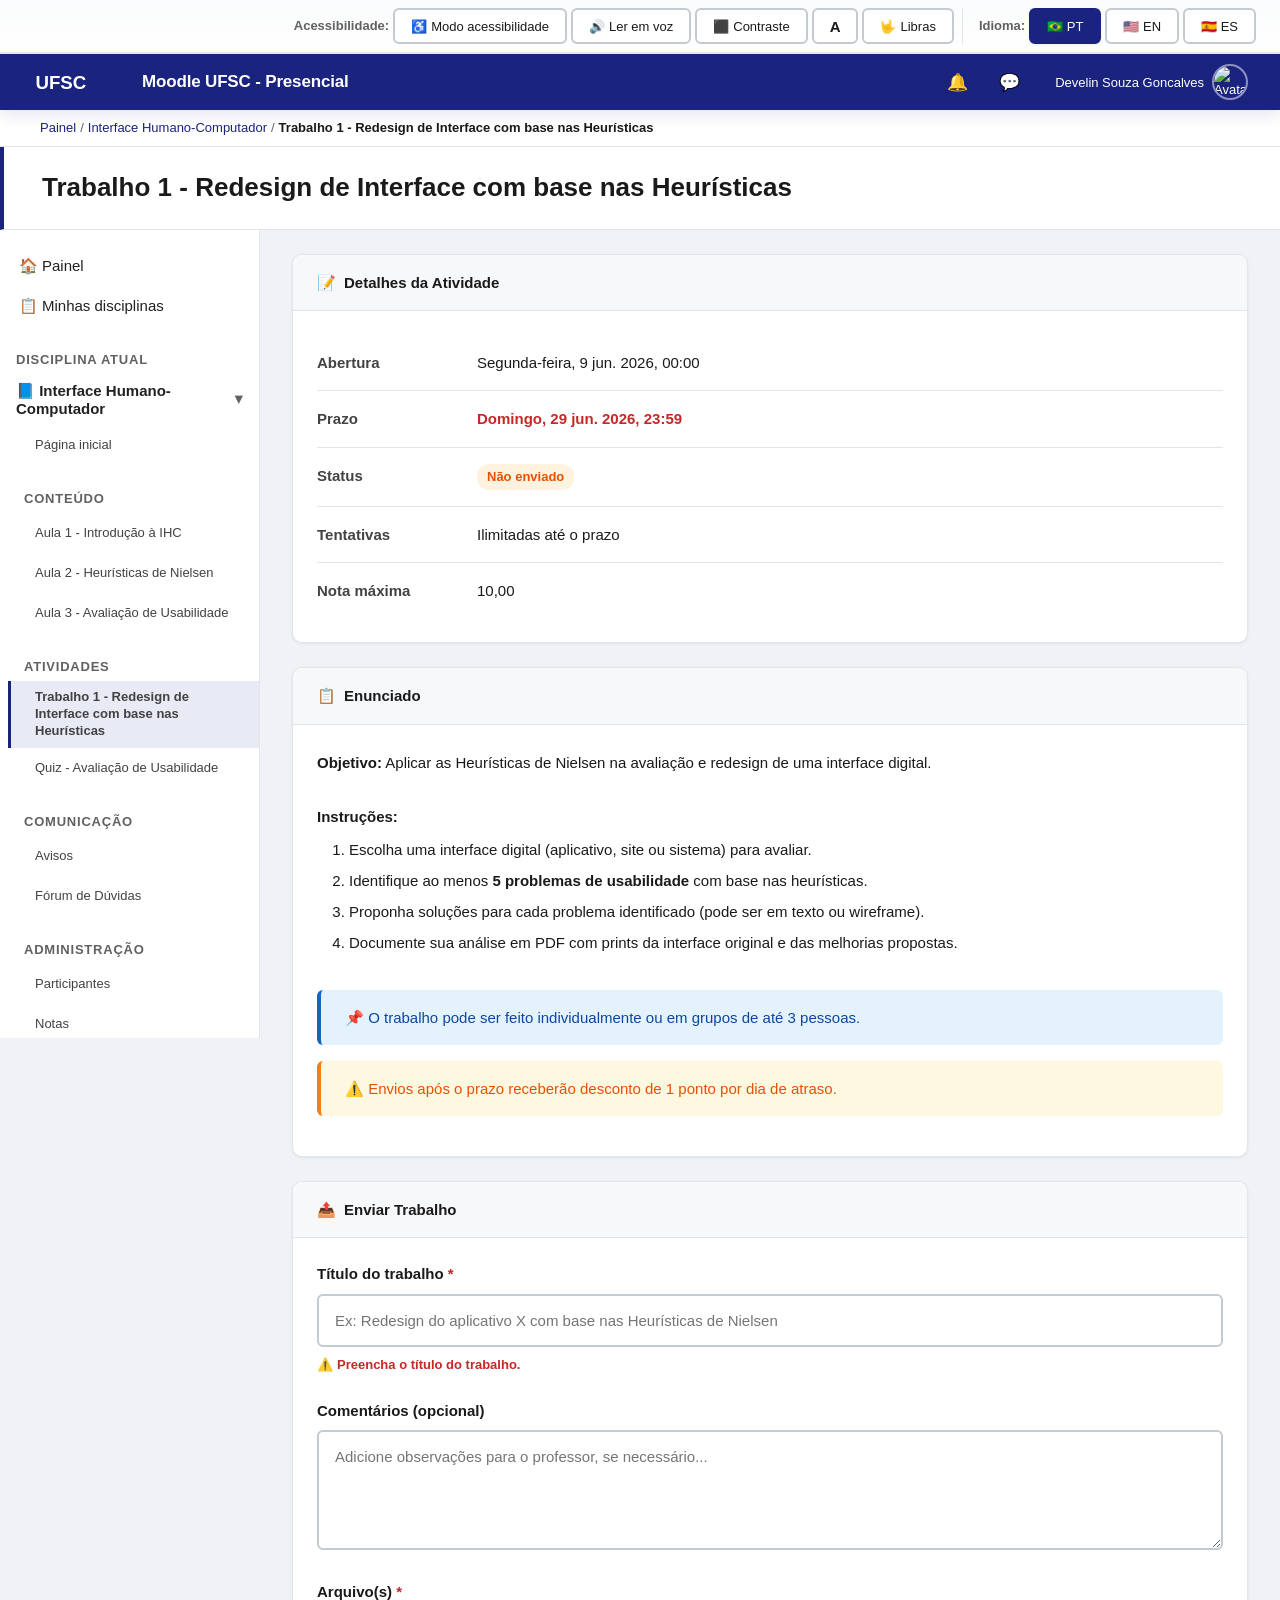
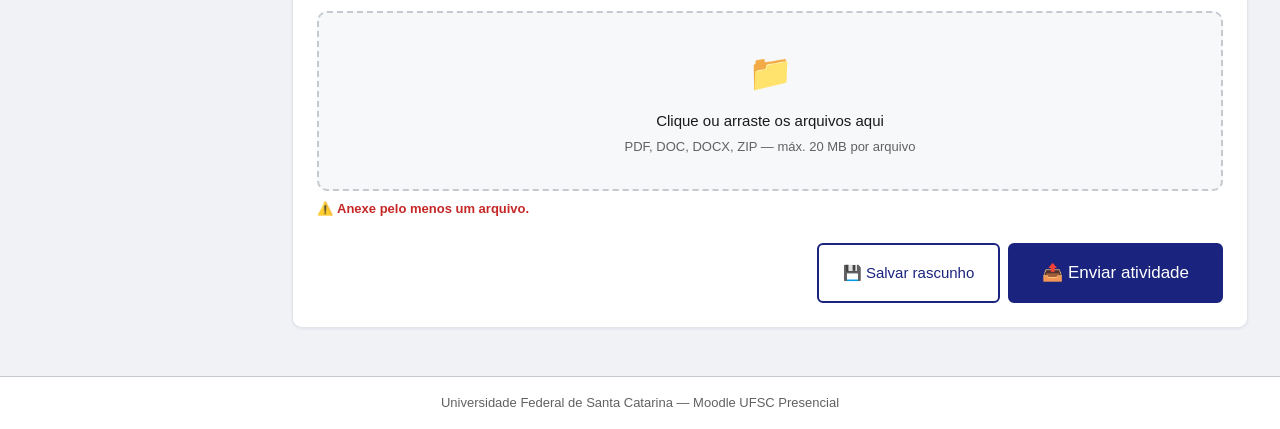
==== commit 963f9471: "funcionalidades" ====
--- a/atividade.html
+++ b/atividade.html
@@ -64,27 +64,8 @@
   <div class="page-body">
 
     <!-- Sidebar -->
-    <aside class="sidebar" data-i18n-aria="nav.course.nav" aria-label="Navegação do curso">
-      <nav class="sidebar__nav">
-        <a href="dashboard.html" class="sidebar__nav-item">🏠 <span data-i18n="nav.panel">Painel</span></a>
-
-        <button class="sidebar__tree-toggle open" data-target="tree-course" aria-expanded="true">
-          <span>📘 <span data-i18n="course.welcome.name">Interface Humano-Computador</span></span>
-          <span class="arrow" aria-hidden="true">▶</span>
-        </button>
-        <div class="sidebar__subtree open" id="tree-course">
-          <a href="curso.html" class="sidebar__nav-item" data-i18n="course.sidebar.home">Página inicial</a>
-
-          <div class="sidebar__section-title" data-i18n="nav.content">Conteúdo</div>
-          <a href="conteudo.html" class="sidebar__nav-item" data-i18n="course.section.lesson1">Aula 1 - Introdução à IHC</a>
-          <span class="sidebar__nav-item is-static" data-i18n="course.section.lesson2">Aula 2 - Heurísticas de Nielsen</span>
-          <span class="sidebar__nav-item is-static" data-i18n="course.section.lesson3">Aula 3 - Avaliação de Usabilidade</span>
-
-          <div class="sidebar__section-title" data-i18n="nav.activities">Atividades</div>
-          <a href="atividade.html" class="sidebar__nav-item sidebar__nav-item--active" data-i18n="course.item.work1">Trabalho 1 - Redesign</a>
-          <span class="sidebar__nav-item is-static" data-i18n="nav.forum">Fórum de Dúvidas</span>
-        </div>
-      </nav>
+    <aside class="sidebar" data-sidebar="course" data-page="work1" data-i18n-aria="nav.course.nav" aria-label="Navegação do curso">
+      <nav class="sidebar__nav"></nav>
     </aside>
 
     <!-- Conteúdo principal -->
@@ -237,6 +218,7 @@
   <div id="toast" class="toast" role="status" aria-live="polite"></div>
 
   <script src="js/i18n.js"></script>
+  <script src="js/sidebar.js"></script>
   <script>
     const titleInput = document.getElementById('submission-title');
     const fileList   = document.getElementById('file-list');
--- a/css/components.css
+++ b/css/components.css
@@ -1102,3 +1102,73 @@
   border: 1px solid var(--color-border);
 }
 
+/* --- Página de informações (info.html) --- */
+.info-nav {
+  display: flex;
+  flex-direction: column;
+  gap: var(--space-xs);
+  position: sticky;
+  top: calc(var(--topbar-height) + var(--space-md));
+}
+
+.info-nav__link {
+  display: block;
+  padding: var(--space-sm) var(--space-md);
+  border-radius: var(--radius-md);
+  font-size: var(--font-size-sm);
+  font-weight: 600;
+  color: var(--color-text-secondary);
+  text-decoration: none;
+  border-left: 3px solid transparent;
+  min-height: 36px;
+}
+
+.info-nav__link:hover {
+  background: var(--color-primary-light);
+  color: var(--color-primary);
+  text-decoration: none;
+}
+
+.info-nav__link.is-active {
+  background: var(--color-primary-light);
+  color: var(--color-primary);
+  border-left-color: var(--color-primary);
+}
+
+.info-panel h2 { font-size: var(--font-size-lg); margin-bottom: var(--space-md); color: var(--color-primary); }
+.info-faq dt { font-weight: 700; margin-top: var(--space-md); color: var(--color-text); }
+.info-faq dd { margin-left: 0; margin-top: var(--space-xs); color: var(--color-text-secondary); line-height: var(--line-height); }
+.info-list { list-style: none; margin-top: var(--space-md); }
+.info-list li { padding: var(--space-sm) 0; border-bottom: 1px solid var(--color-border-light); }
+
+/* --- Fórum --- */
+.forum-list { list-style: none; display: flex; flex-direction: column; gap: var(--space-sm); }
+.forum-thread { border: 1px solid var(--color-border-light); border-radius: var(--radius-lg); overflow: hidden; background: var(--color-surface); }
+.forum-thread--new { border-color: var(--color-primary); }
+.forum-thread__summary { padding: var(--space-md) var(--space-lg); cursor: pointer; list-style: none; display: flex; flex-direction: column; gap: var(--space-xs); min-height: var(--touch-target-min); }
+.forum-thread__summary::-webkit-details-marker { display: none; }
+.forum-thread__subject { font-weight: 600; color: var(--color-text); }
+.forum-thread__meta { font-size: var(--font-size-sm); color: var(--color-text-muted); }
+.forum-thread__body { padding: var(--space-md) var(--space-lg) var(--space-lg); line-height: var(--line-height); border-top: 1px solid var(--color-border-light); }
+
+/* --- Quiz --- */
+.quiz-question { border: none; margin-bottom: var(--space-xl); padding: 0; }
+.quiz-question legend { font-weight: 700; font-size: var(--font-size-base); margin-bottom: var(--space-md); color: var(--color-text); }
+.quiz-option { display: flex; align-items: center; gap: var(--space-sm); padding: var(--space-sm) 0; cursor: pointer; min-height: var(--touch-target-min); font-size: var(--font-size-base); }
+.quiz-option input { width: 18px; height: 18px; flex-shrink: 0; }
+
+.participants-table thead th,
+.grades-table thead th { font-weight: 700; color: var(--color-text-secondary); border-bottom: 2px solid var(--color-border-light); padding: var(--space-md); }
+.participants-table td,
+.grades-table td { padding: var(--space-md); border-bottom: 1px solid var(--color-border-light); }
+.participants-table tbody tr:hover,
+.grades-table tbody tr:hover { background: var(--color-surface-alt); }
+
+.notice-item__meta { font-size: var(--font-size-sm); color: var(--color-text-muted); margin-bottom: var(--space-sm); }
+
+.aside-panel__list a.aside-link {
+  display: block;
+  text-decoration: none;
+}
+
+
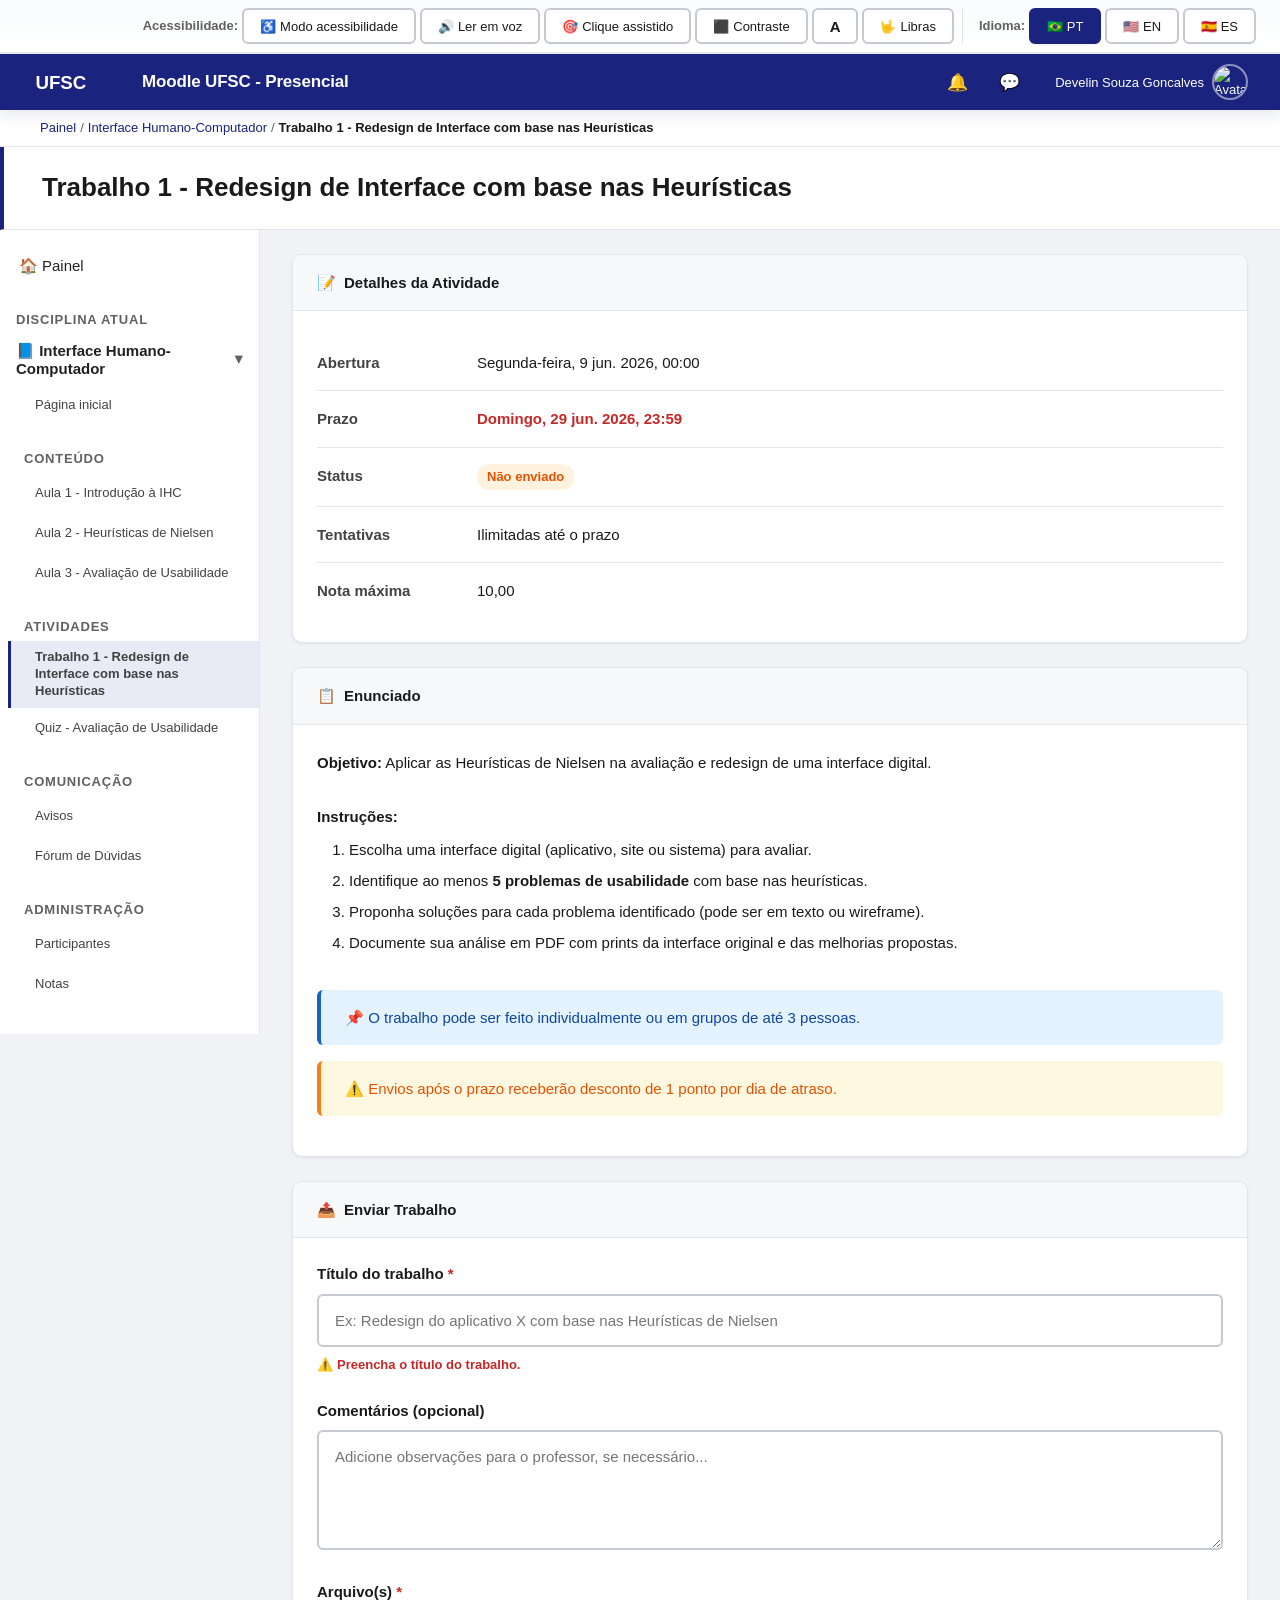
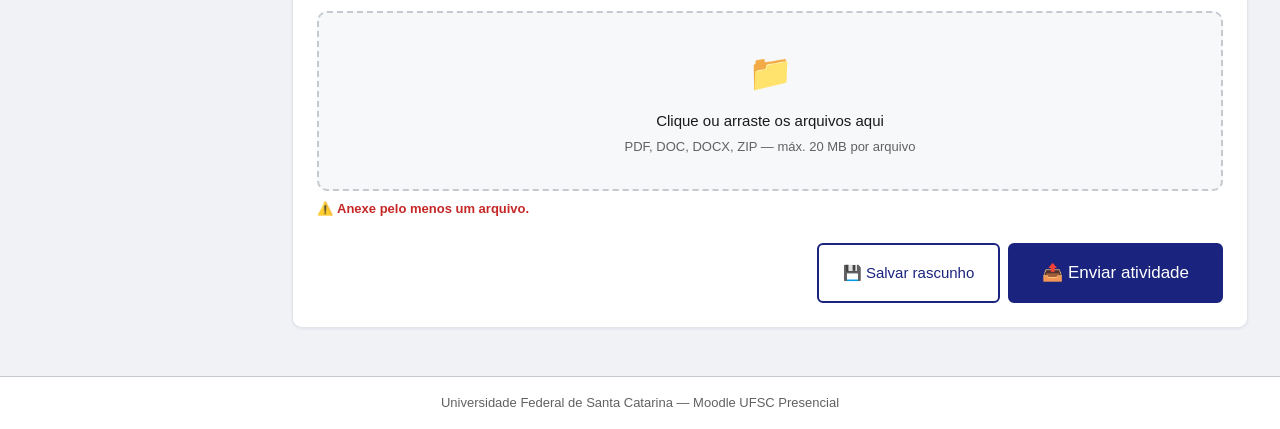
==== commit 0b14c332: "feat: remove dashboard, ajusta index e links de leitura - Remove dashboard.html e reaponta referenci" ====
--- a/atividade.html
+++ b/atividade.html
@@ -46,7 +46,7 @@
   <!-- Breadcrumb -->
   <nav class="breadcrumb-bar" data-i18n-aria="nav.breadcrumb" aria-label="Localização na página">
     <ol class="breadcrumb">
-      <li><a href="dashboard.html" data-i18n="nav.panel">Painel</a></li>
+      <li><a href="index.html" data-i18n="nav.panel">Painel</a></li>
       <li class="breadcrumb__sep" aria-hidden="true">/</li>
       <li><a href="curso.html" data-i18n="course.welcome.name">Interface Humano-Computador</a></li>
       <li class="breadcrumb__sep" aria-hidden="true">/</li>
--- a/css/base.css
+++ b/css/base.css
@@ -153,6 +153,18 @@
   border-radius: var(--radius-sm);
 }
 
+/* --- Clique assistido (acessibilidade motora) --- */
+/* Realce do alvo clicável mais próximo do cursor (ideia do "bubble cursor").
+   Usa accent (vermelho) + um anel branco fino de separação, para ficar
+   visível em qualquer fundo — inclusive na topbar escura, cujo fundo é igual
+   a --color-primary. Só adiciona outline/box-shadow: não mexe no layout. */
+.a11y-target-focus {
+  outline: 3px solid var(--color-accent) !important;
+  outline-offset: 2px;
+  box-shadow: 0 0 0 2px #fff !important;
+  border-radius: var(--radius-sm);
+}
+
 /* --- Botão "Modo acessibilidade" em destaque --- */
 .a11y-btn--mode {
   font-weight: 700;
--- a/css/layout.css
+++ b/css/layout.css
@@ -505,6 +505,35 @@
   border-bottom: 2px solid var(--color-primary-light);
 }
 
+.index-semester {
+  display: flex;
+  align-items: center;
+  gap: var(--space-sm);
+}
+
+.index-semester__label {
+  font-size: var(--font-size-sm);
+  font-weight: 700;
+  color: var(--color-text-secondary);
+}
+
+.index-semester__select {
+  font-size: var(--font-size-base);
+  font-weight: 600;
+  color: var(--color-text);
+  background-color: var(--color-surface);
+  border: 1px solid var(--color-border);
+  border-radius: var(--radius-sm);
+  padding: var(--space-xs) var(--space-sm);
+  cursor: pointer;
+  min-height: 40px;
+}
+
+.index-semester__select:focus-visible {
+  outline: 2px solid var(--color-primary);
+  outline-offset: 2px;
+}
+
 .index-course-grid {
   display: flex;
   flex-direction: column;
